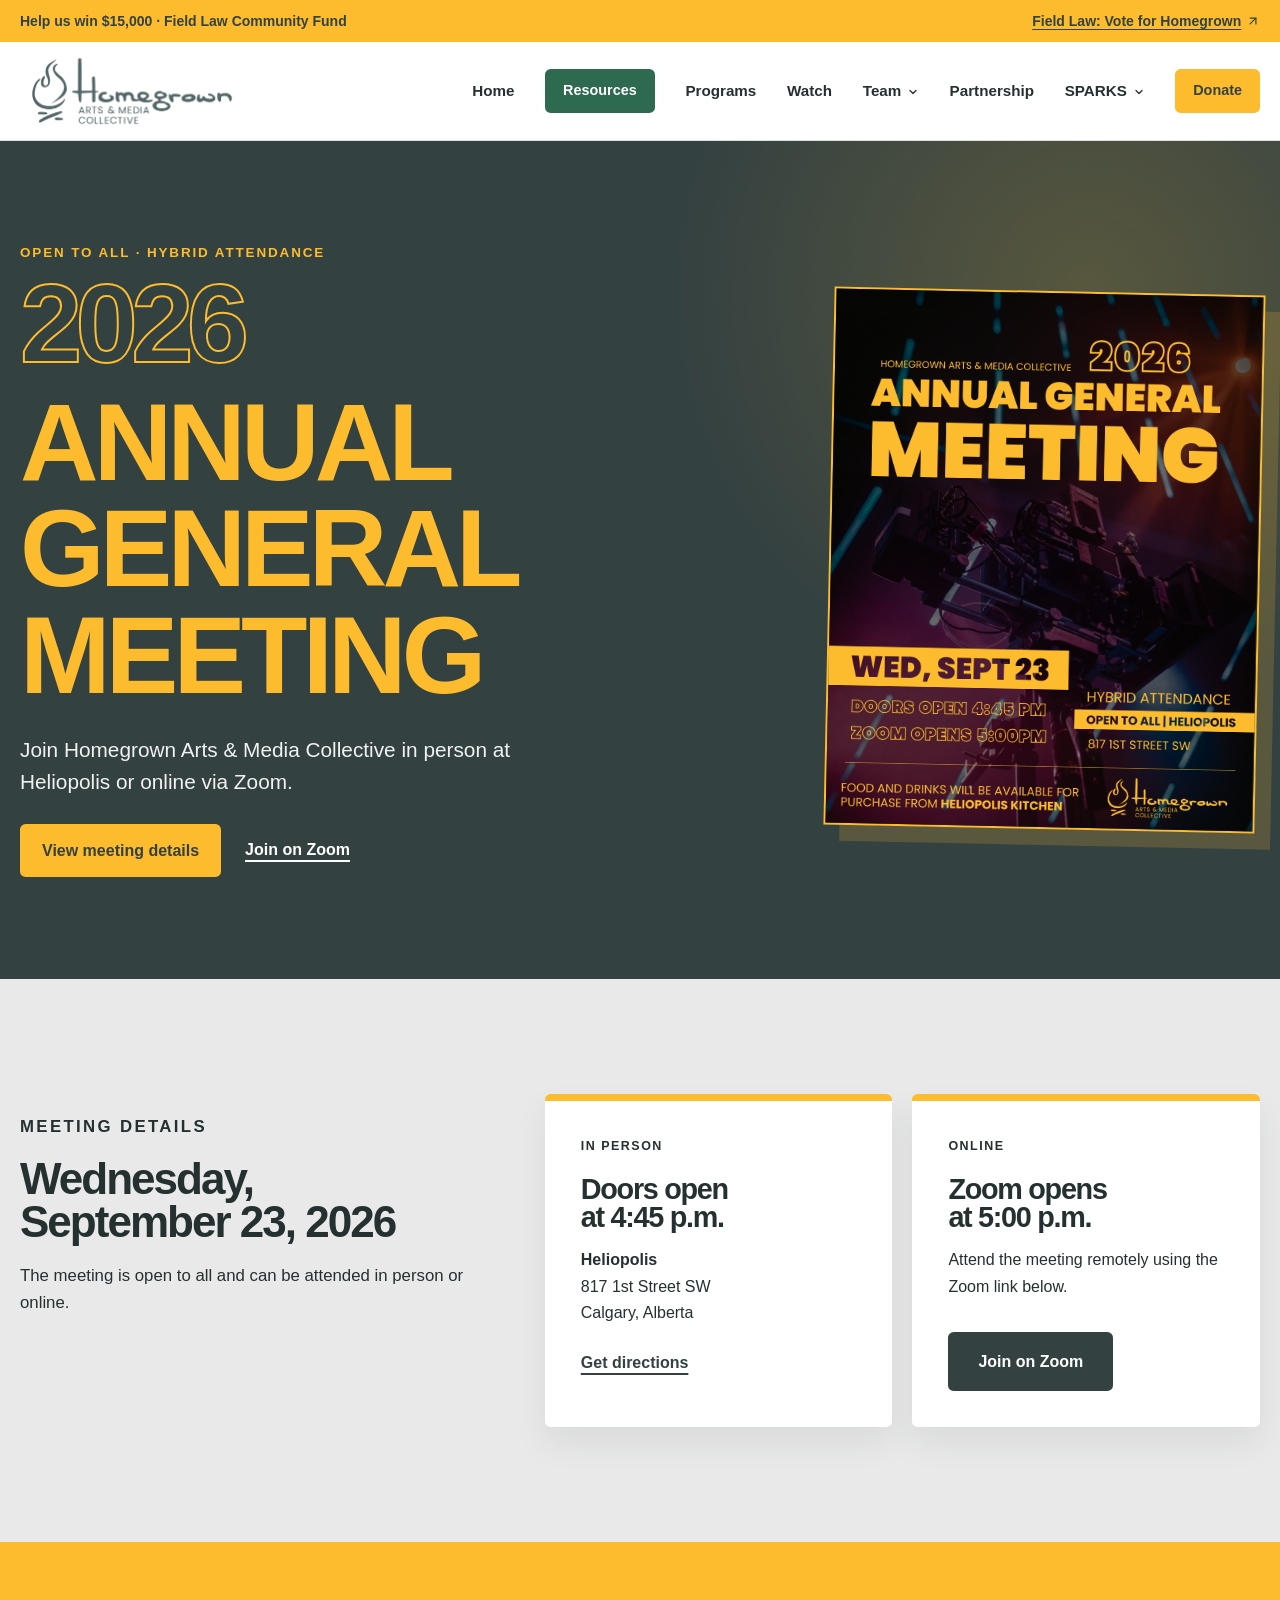
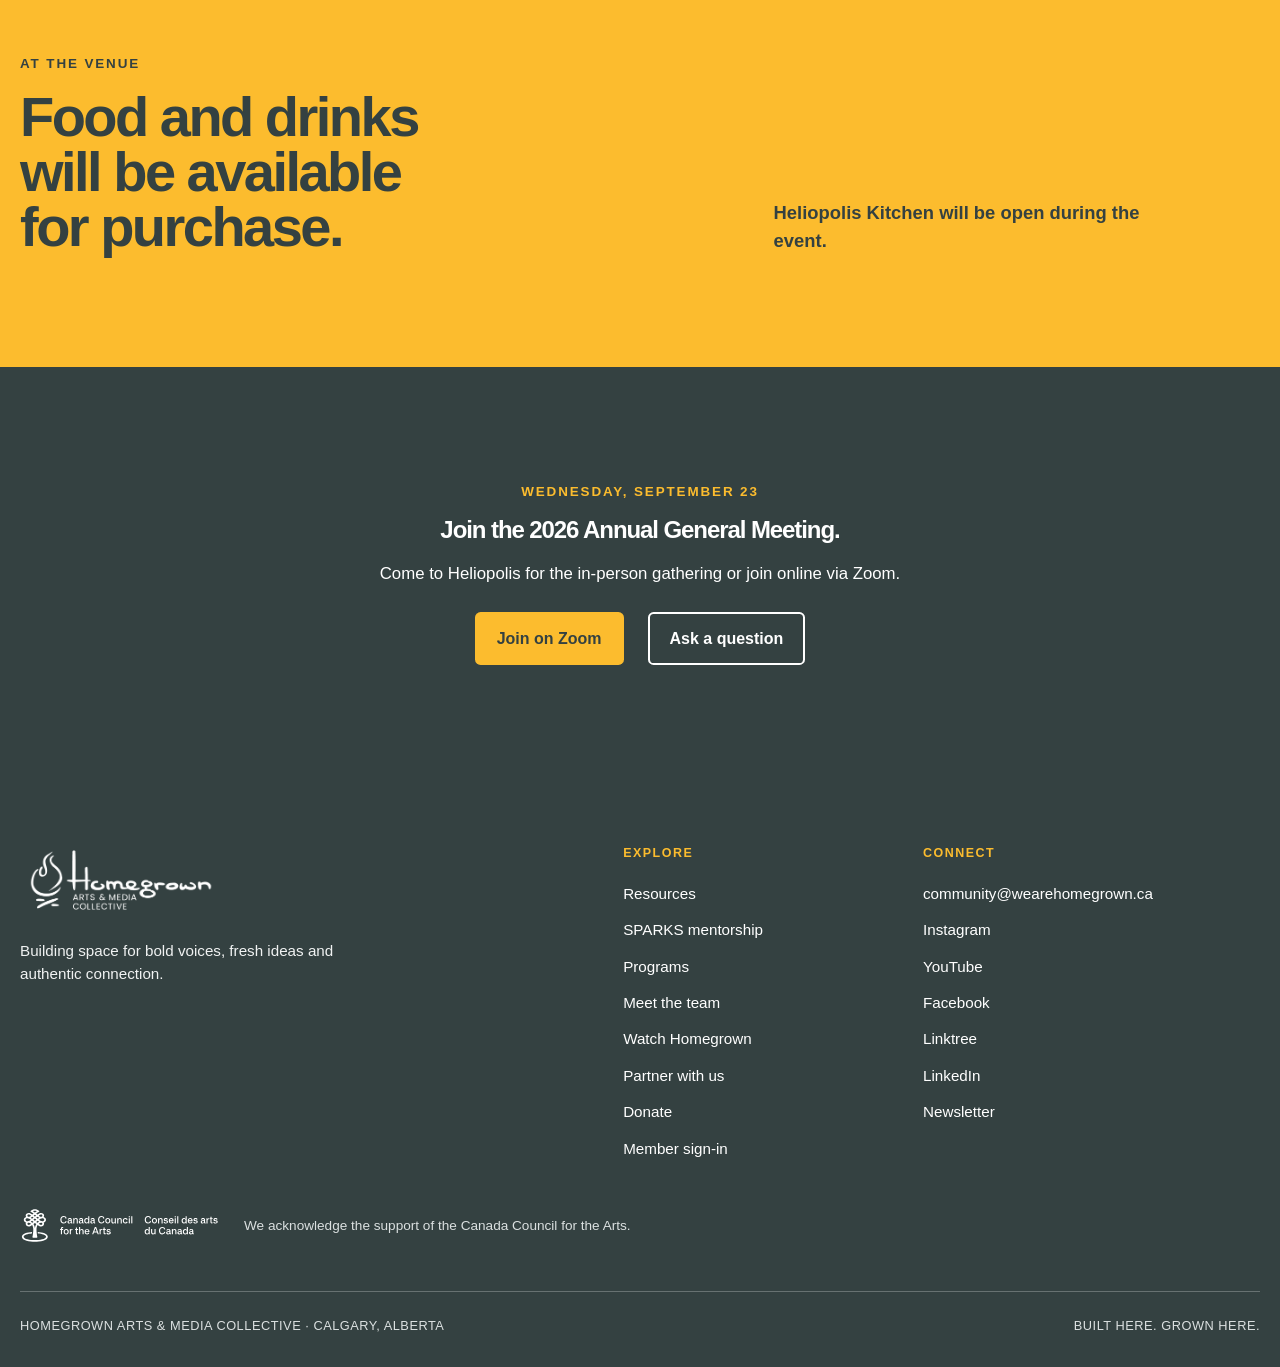
==== annual-general-meeting.html @ f8c6c381 "Hide Mentee Portal links from navigation for now Co-Authored-By: Claude Opus 5.5 <noreply@anthropic." ====
<!doctype html>
<html lang="en">
<head>
<script async src="https://www.googletagmanager.com/gtm.js?id=GTM-N6X9VNVV"></script>
<script>
  window.dataLayer = window.dataLayer || [];
  function gtag(){dataLayer.push(arguments);}
  gtag('js', new Date());
</script>

<script async src="https://www.googletagmanager.com/gtag/js?id=G-BBWDG3H8ZP"></script>
<script>
  window.dataLayer = window.dataLayer || [];
  function gtag(){dataLayer.push(arguments);}
  gtag('js', new Date());

  gtag('config', 'G-BBWDG3H8ZP');
</script>
<script type="text/javascript">
    (function(c,l,a,r,i,t,y){
        c[a]=c[a]||function(){(c[a].q=c[a].q||[]).push(arguments)};
        t=l.createElement(r);t.async=1;t.src="https://www.clarity.ms/tag/"+i;
        y=l.getElementsByTagName(r)[0];y.parentNode.insertBefore(t,y);
    })(window, document, "clarity", "script", "yo0bvsucyb");
</script>
<meta charset="utf-8">
<meta name="viewport" content="width=device-width, initial-scale=1">
<title>2026 Annual General Meeting | Homegrown Arts &amp; Media Collective</title>
<meta name="description" content="Join Homegrown Arts & Media Collective for the 2026 Annual General Meeting on Wednesday, September 23 at Heliopolis or online via Zoom.">
<meta name="theme-color" content="#344141">
<link rel="icon" href="assets/favicon.jpg">
<link rel="shortcut icon" href="assets/favicon.jpg">
<link rel="stylesheet" href="css/styles.css?v=20260922-2">
<!-- Meta Pixel Code -->
<script>
!function(f,b,e,v,n,t,s)
{if(f.fbq)return;n=f.fbq=function(){n.callMethod?
n.callMethod.apply(n,arguments):n.queue.push(arguments)};
if(!f._fbq)f._fbq=n;n.push=n;n.loaded=!0;n.version='2.0';
n.queue=[];t=b.createElement(e);t.async=!0;
t.src=v;s=b.getElementsByTagName(e)[0];
s.parentNode.insertBefore(t,s)}(window, document,'script',
'https://connect.facebook.net/en_US/fbevents.js');
fbq('init', '2137911013458736');
fbq('track', 'PageView');
</script>
<noscript><img height="1" width="1" style="display:none"
src="https://www.facebook.com/tr?id=2137911013458736&ev=PageView&noscript=1"
/></noscript>
<!-- End Meta Pixel Code -->
</head>
<body>
<a class="skip-link" href="#main-content">Skip to main content</a>

<div class="funding-strip">
  <div class="shell funding-strip-inner">
    <span>Help us win $15,000 · Field Law Community Fund</span>
    <a href="https://www.fieldlaw.com/idea/emotional-wellbeing-tools-for-calgary-creative-community" target="_blank" rel="noreferrer">Field Law: Vote for Homegrown
      <svg xmlns="http://www.w3.org/2000/svg" width="14" height="14" viewBox="0 0 24 24" fill="none" stroke="currentColor" stroke-width="2" stroke-linecap="round" stroke-linejoin="round" aria-hidden="true"><path d="M7 7h10v10"></path><path d="M7 17 17 7"></path></svg>
    </a>
  </div>
</div>

<header class="site-header">
  <div class="shell header-inner">
    <a href="./" class="brand" aria-label="Homegrown Arts and Media Collective home">
      <img src="assets/homegrown-logo.png" alt="Homegrown Arts and Media Collective" width="450" height="160">
    </a>
    <nav class="desktop-nav" aria-label="Main navigation">
      <a href="./">Home</a>
      <a href="resources" class="button button-green button-small">Resources</a>
      <a href="./#programs">Programs</a>
      <a href="./#watch">Watch</a>
      <div class="nav-dropdown">
        <button type="button" class="nav-dropdown-toggle" aria-expanded="false" aria-haspopup="true">Team <svg xmlns="http://www.w3.org/2000/svg" width="12" height="12" viewBox="0 0 24 24" fill="none" stroke="currentColor" stroke-width="2.5" stroke-linecap="round" stroke-linejoin="round" aria-hidden="true"><path d="m6 9 6 6 6-6"></path></svg></button>
        <div class="nav-dropdown-menu">
          <a href="./#team">Staff</a>
        </div>
      </div>
      <a href="sponsor">Partnership</a>
      <div class="nav-dropdown">
        <button type="button" class="nav-dropdown-toggle" aria-expanded="false" aria-haspopup="true">SPARKS <svg xmlns="http://www.w3.org/2000/svg" width="12" height="12" viewBox="0 0 24 24" fill="none" stroke="currentColor" stroke-width="2.5" stroke-linecap="round" stroke-linejoin="round" aria-hidden="true"><path d="m6 9 6 6 6-6"></path></svg></button>
        <div class="nav-dropdown-menu">
          <a href="sparks">Information</a>
          <a href="sparks-quiz">Storyteller Quiz</a>
          <a href="sparks-application-mentee" target="_blank" rel="noreferrer">Apply as a Mentee</a>
          <a href="sparks-application-mentor" target="_blank" rel="noreferrer">Become a Mentor</a>
          <!-- <a href="login">Mentee Portal</a> -->
        </div>
      </div>
      <a href="./#donate" class="button button-gold button-small">Donate</a>
    </nav>
    <details class="mobile-nav">
      <summary aria-label="Open navigation">
        <svg xmlns="http://www.w3.org/2000/svg" width="24" height="24" viewBox="0 0 24 24" fill="none" stroke="currentColor" stroke-width="2" stroke-linecap="round" stroke-linejoin="round" aria-hidden="true"><path d="M4 5h16"></path><path d="M4 12h16"></path><path d="M4 19h16"></path></svg>
      </summary>
      <nav aria-label="Mobile navigation">
        <a href="./">Home</a>
        <a href="resources">Resources</a>
        <a href="./#programs">Programs</a>
        <a href="./#watch">Watch</a>
        <a href="./#team">Team &middot; Staff</a>
        <a href="sponsor">Partnership</a>
        <a href="sparks">SPARKS &middot; Information</a>
        <a href="sparks-quiz">SPARKS &middot; Storyteller Quiz</a>
        <a href="sparks-application-mentee" target="_blank" rel="noreferrer">SPARKS &middot; Apply as a Mentee</a>
        <a href="sparks-application-mentor" target="_blank" rel="noreferrer">SPARKS &middot; Become a Mentor</a>
        <!-- <a href="login">SPARKS &middot; Mentee Portal</a> -->
        <a href="login">Member sign-in</a>
      </nav>
    </details>
  </div>
</header>

<main id="main-content">

  <section class="agm-hero">
    <div class="shell agm-hero-grid">
      <div class="agm-hero-copy">
        <p class="eyebrow gold">Open to all &middot; Hybrid attendance</p>
        <p class="agm-year">2026</p>
        <h1>Annual General Meeting</h1>
        <p class="agm-intro">Join Homegrown Arts &amp; Media Collective in person at Heliopolis or online via Zoom.</p>
        <div class="button-row">
          <a class="button button-gold" href="#event-details">View meeting details</a>
          <a class="text-link light" href="https://us06web.zoom.us/j/89506909263?pwd=FePLEaTKYCpTC1eEh3RDPGkQXzcgIV.1&amp;jst=2#success" target="_blank" rel="noreferrer">Join on Zoom</a>
        </div>
      </div>
      <figure class="agm-poster-wrap">
        <img src="assets/2026-homegrown-agm.png" alt="2026 Homegrown Arts and Media Collective Annual General Meeting poster with the event date, times and Heliopolis location." width="1080" height="1350" loading="eager">
      </figure>
    </div>
  </section>

  <section class="section agm-details" id="event-details">
    <div class="shell agm-details-grid">
      <div class="section-heading wide">
        <p class="eyebrow">Meeting details</p>
        <h2>Wednesday, September 23, 2026</h2>
        <p>The meeting is open to all and can be attended in person or online.</p>
      </div>
      <div class="agm-detail-cards">
        <article class="agm-detail-card">
          <p class="card-label">In person</p>
          <h3>Doors open at 4:45 p.m.</h3>
          <p><strong>Heliopolis</strong><br>817 1st Street SW<br>Calgary, Alberta</p>
          <a class="text-link" href="https://www.google.com/maps/search/?api=1&amp;query=Heliopolis%2C%20817%201st%20Street%20SW%2C%20Calgary%2C%20Alberta" target="_blank" rel="noreferrer">Get directions</a>
        </article>
        <article class="agm-detail-card">
          <p class="card-label">Online</p>
          <h3>Zoom opens at 5:00 p.m.</h3>
          <p>Attend the meeting remotely using the Zoom link below.</p>
          <a class="button button-charcoal" href="https://us06web.zoom.us/j/89506909263?pwd=FePLEaTKYCpTC1eEh3RDPGkQXzcgIV.1&amp;jst=2#success" target="_blank" rel="noreferrer">Join on Zoom</a>
        </article>
      </div>
    </div>
  </section>

  <section class="agm-hospitality section-gold">
    <div class="shell agm-hospitality-grid">
      <div>
        <p class="eyebrow">At the venue</p>
        <h2>Food and drinks will be available for purchase.</h2>
      </div>
      <p>Heliopolis Kitchen will be open during the event.</p>
    </div>
  </section>

  <section class="section final-cta section-dark">
    <div class="shell final-cta-inner">
      <p class="eyebrow gold">Wednesday, September 23</p>
      <h2>Join the 2026 Annual General Meeting.</h2>
      <p>Come to Heliopolis for the in-person gathering or join online via Zoom.</p>
      <div class="button-row centered">
        <a class="button button-gold" href="https://us06web.zoom.us/j/89506909263?pwd=FePLEaTKYCpTC1eEh3RDPGkQXzcgIV.1&amp;jst=2#success" target="_blank" rel="noreferrer">Join on Zoom</a>
        <a class="button button-outline" href="mailto:community@wearehomegrown.ca?subject=2026%20AGM%20question">Ask a question</a>
      </div>
    </div>
  </section>

</main>

<footer class="site-footer">
  <div class="shell footer-grid">
    <div class="footer-brand">
      <a href="./" aria-label="Homegrown Arts and Media Collective home">
        <img class="footer-logo" src="assets/homegrown-logo-white.png" alt="Homegrown Arts and Media Collective" width="450" height="160">
      </a>
      <p>Building space for bold voices, fresh ideas and authentic connection.</p>
    </div>
    <div>
      <p class="footer-heading">Explore</p>
      <nav class="footer-links" aria-label="Explore Homegrown">
        <a href="resources">Resources</a>
        <a href="sparks">SPARKS mentorship</a>
        <a href="./#programs">Programs</a>
        <a href="./#team">Meet the team</a>
        <a href="./#watch">Watch Homegrown</a>
        <a href="sponsor">Partner with us</a>
        <a href="./#donate">Donate</a>
        <a href="login">Member sign-in</a>
      </nav>
    </div>
    <div>
      <p class="footer-heading">Connect</p>
      <nav class="footer-links" aria-label="Connect with Homegrown">
        <a href="mailto:community@wearehomegrown.ca">community@wearehomegrown.ca</a>
        <a href="https://www.instagram.com/weare.homegrown/" target="_blank" rel="noreferrer">Instagram</a>
        <a href="https://www.youtube.com/@we.are.homegrown" target="_blank" rel="noreferrer">YouTube</a>
        <a href="https://www.facebook.com/HomegrownAMC/" target="_blank" rel="noreferrer">Facebook</a>
        <a href="https://linktr.ee/HomegrownAMC" target="_blank" rel="noreferrer">Linktree</a>
        <a href="https://www.linkedin.com/company/we-are-homegrown/" target="_blank" rel="noreferrer">LinkedIn</a>
        <a href="https://wearehomegrown.kit.com/a77880c4d2" target="_blank" rel="noreferrer">Newsletter</a>
      </nav>
    </div>
  </div>
  <div class="shell footer-acknowledgement">
    <a href="https://canadacouncil.ca/" target="_blank" rel="noreferrer" aria-label="Canada Council for the Arts website">
      <img src="assets/canada-council-logo-white.svg" alt="Canada Council for the Arts" width="200" height="35">
    </a>
    <p>We acknowledge the support of the Canada Council for the Arts.</p>
  </div>

  <div class="shell footer-bottom">
    <span>Homegrown Arts &amp; Media Collective &middot; Calgary, Alberta</span>
    <span>Built here. Grown here.</span>
  </div>
</footer>

<script src="js/main.js" defer></script>
</body>
</html>
---- css/styles.css ----
/* ==========================================================================
   Homegrown Arts & Media Collective — Design Tokens & Base Styles
   Colour values, spacing scale and component patterns are carried over
   from the live production site (see README "Design tokens" section).
   ========================================================================== */

:root {
  /* Colour tokens */
  --color-charcoal-deep: #344141; /* primary dark background / heading text */
  --color-charcoal: #5c6c6c;      /* secondary dark tone (program card, tone-2) */
  --color-gold: #fcbc2e;          /* brand accent */
  --color-green: #2d6a4f;         /* TODO: confirm exact brand green — Resources nav button */
  --color-paper: #ffffff;         /* light background */
  --color-ink: #253030;           /* body copy on light backgrounds */
  --color-soft: #e9e9e9;          /* soft neutral section background */
  --color-dusty-teal: #acb4b4;    /* muted accent background */
  --color-hero-lede: #f0f2f2;     /* hero paragraph on dark background */
  --color-footer-muted: #dbe0e0;  /* footer meta text */

  /* Typography */
  --font-sans: "Avenir Next", "Century Gothic", Arial, sans-serif;
  --weight-heading: 900;
  --weight-bold: 800;

  /* Layout */
  --shell-max: 78rem;
  --shell-gutter: 1.25rem;
  --radius: 0.35rem;

  /* Motion */
  --transition-fast: 0.16s ease;
}

/* ---- Reset ---- */
*,
*::before,
*::after {
  box-sizing: border-box;
}

html {
  scroll-behavior: smooth;
}

@media (prefers-reduced-motion: reduce) {
  html {
    scroll-behavior: auto;
  }
  * {
    animation-duration: 0.01ms !important;
    animation-iteration-count: 1 !important;
    transition-duration: 0.01ms !important;
    scroll-behavior: auto !important;
  }
}

body {
  margin: 0;
  background: var(--color-paper);
  color: var(--color-ink);
  font-family: var(--font-sans);
  line-height: 1.5;
  -webkit-font-smoothing: antialiased;
  overflow-x: hidden;
}

img {
  max-width: 100%;
  display: block;
}

a {
  color: inherit;
}

h1, h2, h3, h4 {
  margin: 0;
  font-weight: var(--weight-heading);
  line-height: 0.98;
  letter-spacing: -0.045em;
  text-wrap: balance;
}

p {
  margin: 0;
}

ul, ol {
  margin: 0;
  padding: 0;
  list-style: none;
}

button {
  font: inherit;
}

/* ---- Focus states (keyboard accessibility) ---- */
a:focus-visible,
button:focus-visible,
summary:focus-visible,
input:focus-visible,
textarea:focus-visible {
  outline: 3px solid var(--color-gold);
  outline-offset: 4px;
  border-radius: var(--radius);
}

/* ---- Skip link ---- */
.skip-link {
  position: fixed;
  top: 0.75rem;
  left: 0.75rem;
  z-index: 1000;
  background: var(--color-gold);
  color: var(--color-charcoal-deep);
  border-radius: var(--radius);
  padding: 0.7rem 1rem;
  font-weight: var(--weight-bold);
  text-decoration: none;
  transform: translateY(-200%);
  transition: transform var(--transition-fast);
}

.skip-link:focus {
  transform: translateY(0);
}

/* ---- Layout shell ---- */
.shell {
  width: min(calc(100% - 2.5rem), var(--shell-max));
  margin-inline: auto;
}

.section {
  padding: clamp(4rem, 9vw, 8.5rem) 0;
}

.section-dark {
  background: var(--color-charcoal-deep);
  color: var(--color-paper);
}

.section-light {
  background: var(--color-paper);
}

.section-soft {
  background: var(--color-soft);
}

.section-gold {
  background: var(--color-gold);
  color: var(--color-charcoal-deep);
}

.eyebrow {
  display: block;
  letter-spacing: 0.14em;
  text-transform: uppercase;
  margin: 0 0 1rem;
  font-size: 0.84rem;
  font-weight: var(--weight-heading);
}

.eyebrow.gold {
  color: var(--color-gold);
}

.section-dark .eyebrow:not(.gold) {
  color: var(--color-hero-lede);
}

.section-heading {
  max-width: 46rem;
}

.section-heading.narrow {
  max-width: 34rem;
}

.section-heading.wide {
  max-width: 52rem;
}

.section-heading h2 {
  font-size: clamp(2rem, 4vw, 2.75rem);
}

.section-heading p {
  margin-top: 1.25rem;
  font-size: 1.05rem;
  line-height: 1.6;
  max-width: 40rem;
}

/* ---- Buttons & text links ---- */
.button {
  display: inline-flex;
  align-items: center;
  justify-content: center;
  gap: 0.55rem;
  min-height: 3.3rem;
  padding: 0.85rem 1.25rem;
  border-radius: var(--radius);
  border: 2px solid transparent;
  font-weight: 850;
  line-height: 1.2;
  text-decoration: none;
  transition: transform var(--transition-fast), box-shadow var(--transition-fast);
  cursor: pointer;
}

.button:hover {
  transform: translateY(-2px);
}

.button svg {
  flex-shrink: 0;
}

.button-gold {
  background: var(--color-gold);
  color: var(--color-charcoal-deep);
}

.button-charcoal {
  background: var(--color-charcoal-deep);
  color: var(--color-paper);
}

.button-green {
  background: var(--color-green);
  color: var(--color-paper);
}

.button-outline {
  background: transparent;
  border-color: currentColor;
  color: inherit;
}

.button-small {
  min-height: 2.75rem;
  padding: 0.65rem 1rem;
  font-size: 0.9rem;
}

.button-row {
  display: flex;
  flex-wrap: wrap;
  align-items: center;
  gap: 1.5rem;
  margin-top: 1.6rem;
}

.button-row.centered {
  justify-content: center;
}

.text-link {
  display: inline-flex;
  align-items: center;
  gap: 0.4rem;
  color: var(--color-charcoal-deep);
  font-weight: 850;
  text-decoration: underline;
  text-decoration-thickness: 0.14rem;
  text-underline-offset: 0.3rem;
  margin-top: 1.5rem;
}

.text-link.light {
  color: var(--color-paper);
}

.card-label {
  display: block;
  letter-spacing: 0.12em;
  text-transform: uppercase;
  font-size: 0.78rem;
  font-weight: var(--weight-heading);
  margin-bottom: auto;
}

/* ==========================================================================
   Header
   ========================================================================== */

.funding-strip {
  background: var(--color-gold);
  color: var(--color-charcoal-deep);
  font-size: 0.875rem;
  font-weight: 750;
}

.funding-strip-inner {
  display: flex;
  justify-content: space-between;
  align-items: center;
  gap: 1rem;
  min-height: 2.65rem;
  flex-wrap: wrap;
  padding-block: 0.35rem;
}

.funding-strip-inner a {
  display: inline-flex;
  align-items: center;
  gap: 0.3rem;
  text-decoration: underline;
  text-underline-offset: 0.2rem;
  white-space: nowrap;
}

.site-header {
  background: var(--color-paper);
  border-bottom: 1px solid rgba(52, 65, 65, 0.16);
  position: sticky;
  top: 0;
  z-index: 50;
}

.header-inner {
  display: flex;
  align-items: center;
  justify-content: space-between;
  gap: 1rem;
  min-height: 4.6rem;
}

.brand {
  display: block;
  width: 11rem;
  height: auto;
  padding-block: 0.55rem;
  overflow: hidden;
}

.brand img {
  width: 100%;
  height: auto;
}

.desktop-nav {
  display: none;
  align-items: center;
  gap: clamp(1rem, 2.4vw, 2rem);
}

.desktop-nav a:not(.button) {
  text-decoration: none;
  font-weight: 750;
  font-size: 0.95rem;
}

.desktop-nav a:not(.button):hover {
  text-decoration: underline;
  text-underline-offset: 0.3rem;
}

.nav-dropdown {
  position: relative;
}

.nav-dropdown-toggle {
  display: inline-flex;
  align-items: center;
  gap: 0.35rem;
  background: none;
  border: none;
  padding: 0;
  cursor: pointer;
  text-decoration: none;
  font-weight: 750;
  font-size: 0.95rem;
  color: inherit;
}

.nav-dropdown-toggle svg {
  transition: transform var(--transition-fast);
}

.nav-dropdown.open .nav-dropdown-toggle svg {
  transform: rotate(180deg);
}

.nav-dropdown-menu {
  position: absolute;
  top: calc(100% + 0.7rem);
  left: 50%;
  transform: translateX(-50%);
  min-width: 13rem;
  background: var(--color-paper);
  border: 2px solid var(--color-charcoal-deep);
  box-shadow: 0.4rem 0.4rem 0 var(--color-gold);
  border-radius: var(--radius);
  padding: 0.5rem;
  display: none;
  flex-direction: column;
  z-index: 60;
}

.nav-dropdown.open .nav-dropdown-menu {
  display: flex;
}

.nav-dropdown-menu a {
  padding: 0.6rem 0.75rem;
  font-weight: 750;
  font-size: 0.92rem;
  text-decoration: none;
  border-radius: var(--radius);
}

.nav-dropdown-menu a:hover {
  background: var(--color-soft);
}

/* Mobile nav: a <details> toggle whose panel drops down full-width under the
   sticky header (the header is the containing block), centred and capped so
   it never reads as a narrow side popover. Link groups are nested <details>
   accordions, so the whole menu works without JavaScript. */
.mobile-nav {
  position: static;
}

.mobile-nav summary {
  list-style: none;
  cursor: pointer;
}

.mobile-nav summary::-webkit-details-marker,
.mobile-nav summary::marker {
  display: none;
  content: "";
}

.mobile-nav > summary {
  display: flex;
  align-items: center;
  justify-content: center;
  width: 2.75rem;
  height: 2.75rem;
  border: 2px solid var(--color-charcoal-deep);
  border-radius: var(--radius);
}

.mobile-nav .icon-close,
.mobile-nav[open] .icon-open {
  display: none;
}

.mobile-nav[open] .icon-close {
  display: block;
}

.mobile-nav-panel {
  position: absolute;
  top: calc(100% + 0.5rem);
  left: 0;
  right: 0;
  width: min(calc(100% - 2.5rem), 30rem);
  margin-inline: auto;
  max-height: calc(100vh - 7rem);
  max-height: calc(100dvh - 7rem);
  overflow-y: auto;
  overscroll-behavior: contain;
  background: var(--color-paper);
  border: 2px solid var(--color-charcoal-deep);
  border-radius: var(--radius);
  box-shadow: 0.4rem 0.4rem 0 var(--color-gold);
  padding: 0.5rem 1rem 1rem;
  display: flex;
  flex-direction: column;
}

.mobile-nav-link,
.mobile-nav-group > summary {
  display: flex;
  align-items: center;
  justify-content: space-between;
  min-height: 3.25rem;
  padding: 0.25rem 0.25rem;
  font-weight: 800;
  font-size: 1.05rem;
  text-decoration: none;
  border-bottom: 1px solid rgba(52, 65, 65, 0.14);
}

.mobile-nav-group > summary svg {
  flex-shrink: 0;
  transition: transform var(--transition-fast);
}

.mobile-nav-group[open] > summary svg {
  transform: rotate(180deg);
}

.mobile-nav-sub {
  display: flex;
  flex-direction: column;
  padding: 0.35rem 0 0.6rem;
  border-bottom: 1px solid rgba(52, 65, 65, 0.14);
}

.mobile-nav-sub a {
  display: flex;
  align-items: center;
  min-height: 2.75rem;
  padding: 0.25rem 0.75rem;
  margin-left: 0.25rem;
  border-left: 3px solid var(--color-soft);
  font-weight: 700;
  text-decoration: none;
}

.mobile-nav-link:hover,
.mobile-nav-group > summary:hover,
.mobile-nav-sub a:hover {
  text-decoration: underline;
  text-underline-offset: 0.3rem;
}

.mobile-nav-panel a[aria-current="page"] {
  border-left-color: var(--color-gold);
  text-decoration: underline;
  text-decoration-color: var(--color-gold);
  text-decoration-thickness: 0.15rem;
  text-underline-offset: 0.3rem;
}

.mobile-nav-actions {
  display: grid;
  grid-template-columns: 1fr 1fr;
  gap: 0.75rem;
  margin-top: 1rem;
}

/* Extra .mobile-nav in the selector so the SPARKS theme's .sparks .button
   sizing can't make these labels wrap. */
.mobile-nav .mobile-nav-actions .button {
  min-height: 3rem;
  padding-inline: 0.5rem;
  font-size: 0.95rem;
  white-space: nowrap;
}

.mobile-nav-actions .button:hover {
  transform: none;
}

@media (min-width: 981px) {
  .desktop-nav {
    display: flex;
  }
  .mobile-nav {
    display: none;
  }
  .brand {
    width: 14rem;
    height: auto;
  }
}

/* ==========================================================================
   Hero
   ========================================================================== */

.hero {
  position: relative;
  isolation: isolate;
  display: flex;
  align-items: center;
  min-height: clamp(30rem, 72vh, 44rem);
  padding: clamp(3.5rem, 8vw, 7rem) 0;
  overflow: hidden;
}

.hero-bg {
  position: absolute;
  inset: 0;
  width: 100%;
  height: 100%;
  object-fit: cover;
  object-position: center 60%;
  z-index: -2;
}

.hero::after {
  content: "";
  position: absolute;
  inset: 0;
  z-index: -1;
  background:
    linear-gradient(90deg, rgba(26, 23, 20, 0.92) 0%, rgba(26, 23, 20, 0.78) 38%, rgba(26, 23, 20, 0.32) 72%, rgba(26, 23, 20, 0.24) 100%),
    linear-gradient(180deg, rgba(26, 23, 20, 0.25) 0%, rgba(26, 23, 20, 0) 30%, rgba(26, 23, 20, 0.15) 100%);
}

.hero-grid {
  display: block;
}

/* Mobile: bias the crop toward the open sky (avoids slicing the right-edge
   crew member) and strengthen the scrim so body copy stays legible over
   the busier centre of the photo. */
@media (max-width: 760px) {
  .hero-bg {
    object-position: 40% 60%;
  }
  .hero::after {
    background:
      linear-gradient(180deg, rgba(26, 23, 20, 0.45) 0%, rgba(26, 23, 20, 0.28) 38%, rgba(26, 23, 20, 0.45) 100%),
      linear-gradient(90deg, rgba(26, 23, 20, 0.92) 0%, rgba(26, 23, 20, 0.78) 50%, rgba(26, 23, 20, 0.58) 100%);
  }
}

.hero-copy h1 {
  font-size: clamp(2.4rem, 7vw, 4.2rem);
  max-width: 14ch;
}

.hero-lede {
  color: var(--color-hero-lede);
  max-width: 37rem;
  margin: 1.75rem 0 0;
  font-size: clamp(1.1rem, 2vw, 1.42rem);
  line-height: 1.5;
}

/* ==========================================================================
   Proof ribbon (stats strip)
   ========================================================================== */

.proof-ribbon {
  background: var(--color-dusty-teal);
  color: var(--color-charcoal-deep);
  border-bottom: 1px solid rgba(52, 65, 65, 0.25);
}

.proof-ribbon-grid {
  display: grid;
  grid-template-columns: repeat(2, auto);
  gap: 1.5rem 2.5rem;
  align-items: center;
  padding-block: 2rem;
}

.proof-ribbon-grid p {
  display: flex;
  flex-direction: column;
  gap: 0.25rem;
}

.proof-ribbon-grid strong {
  font-size: 2.25rem;
  font-weight: 900;
  line-height: 1;
}

.proof-ribbon-grid span {
  font-size: 0.8rem;
  text-transform: uppercase;
  letter-spacing: 0.08em;
  font-weight: 700;
}

@media (min-width: 761px) {
  .proof-ribbon-grid {
    grid-template-columns: repeat(4, auto);
    justify-content: space-between;
  }
}

/* ==========================================================================
   Pathway (Learn / Build / Publish / Connect / Earn)
   ========================================================================== */

.pathway-grid {
  display: grid;
  grid-template-columns: repeat(3, 1fr);
  gap: 1.25rem;
  margin-top: 3rem;
}

@media (max-width: 860px) {
  .pathway-grid {
    grid-template-columns: repeat(2, 1fr);
  }
}

@media (max-width: 560px) {
  .pathway-grid {
    grid-template-columns: 1fr;
  }
}

.pathway-card {
  display: flex;
  flex-direction: column;
  justify-content: flex-end;
  min-height: 18rem;
  background: var(--color-charcoal-deep);
  color: var(--color-paper);
  border-radius: var(--radius);
  padding: 1.5rem;
  gap: 0.75rem;
}

.pathway-number {
  color: var(--color-gold);
  font-size: 1.1rem;
  font-weight: 900;
  margin-bottom: auto;
}

.pathway-card h3 {
  font-size: 1.4rem;
}

.pathway-card p {
  font-size: 0.92rem;
  color: var(--color-hero-lede);
}

/* ==========================================================================
   Market / stats section
   ========================================================================== */

.market-grid {
  display: grid;
  gap: 2.5rem;
}

.market-stats {
  display: grid;
  grid-template-columns: repeat(auto-fit, minmax(9rem, 1fr));
  gap: 1.5rem;
}

.market-stats article {
  padding: 1.5rem;
  background: var(--color-soft);
  border-radius: var(--radius);
}

.market-stats strong {
  display: block;
  font-size: 2rem;
  font-weight: 900;
  color: var(--color-charcoal-deep);
}

.market-stats span {
  display: block;
  margin-top: 0.5rem;
  font-size: 0.85rem;
}

@media (min-width: 900px) {
  .market-grid {
    grid-template-columns: 1.1fr 1fr;
    align-items: center;
  }
}

/* ==========================================================================
   Program cards
   ========================================================================== */

.program-grid {
  display: grid;
  grid-template-columns: repeat(auto-fit, minmax(16rem, 1fr));
  gap: 1.5rem;
  margin-top: 3rem;
}

.program-card {
  display: flex;
  flex-direction: column;
  justify-content: flex-end;
  min-height: 22rem;
  border-radius: var(--radius);
  padding: 2rem;
  gap: 1rem;
}

.program-card h3 {
  font-size: 1.8rem;
}

.program-card p:not(.card-label) {
  font-size: 0.95rem;
}

.program-card.tone-1 {
  background: var(--color-charcoal-deep);
  color: var(--color-paper);
}

.program-card.tone-2 {
  background: var(--color-charcoal);
  color: var(--color-paper);
}

.program-card.tone-3 {
  background: var(--color-gold);
  color: var(--color-charcoal-deep);
}

.program-card .card-label {
  color: var(--color-gold);
}

.program-card.tone-3 .card-label {
  color: var(--color-charcoal-deep);
}

.program-link {
  display: inline-flex;
  align-items: center;
  gap: 0.4rem;
  font-weight: 850;
  text-decoration: underline;
  text-underline-offset: 0.3rem;
  width: fit-content;
}

/* ==========================================================================
   Team
   ========================================================================== */

.team-heading p {
  margin-top: 1.25rem;
  max-width: 42rem;
  font-size: 1.05rem;
}

.team-grid {
  display: grid;
  grid-template-columns: repeat(auto-fit, minmax(15rem, 1fr));
  gap: 1.5rem;
  margin-top: 3rem;
}

.team-card {
  background: var(--color-soft);
  border-bottom: 0.5rem solid var(--color-gold);
  border-radius: var(--radius) var(--radius) 0 0;
  overflow: hidden;
}

.team-photo-wrap {
  position: relative;
  aspect-ratio: 4 / 5;
  background: var(--color-dusty-teal);
  overflow: hidden;
}

.team-photo {
  width: 100%;
  height: 100%;
  object-fit: cover;
  filter: saturate(0.85) contrast(1.03);
}

.team-photo-wrap > span {
  position: absolute;
  bottom: 0;
  right: 0;
  min-width: 3.5rem;
  padding: 0.75rem;
  background: var(--color-gold);
  color: var(--color-charcoal-deep);
  text-align: center;
  font-size: 1.1rem;
  font-weight: 950;
}

.team-card-copy {
  padding: 1.25rem 1.5rem 1.5rem;
}

.team-card-copy h3 {
  font-size: 1.15rem;
}

.team-card-copy p {
  margin-top: 0.35rem;
  font-size: 0.85rem;
  text-transform: uppercase;
  letter-spacing: 0.06em;
  font-weight: 700;
  color: var(--color-charcoal);
}

/* ==========================================================================
   Short Film Showcase
   ========================================================================== */

.showcase-section {
  background: var(--color-charcoal-deep);
  color: var(--color-paper);
}

.showcase-layout {
  display: grid;
  gap: 3rem;
}

.showcase-ticket-row {
  display: flex;
  flex-wrap: wrap;
  align-items: center;
  gap: 1.25rem;
  margin-top: 1.75rem;
}

.showcase-ticket-row span {
  font-weight: 700;
  color: var(--color-hero-lede);
}

.showcase-nights {
  display: grid;
  gap: 1.5rem;
}

.showcase-night {
  display: flex;
  gap: 1.25rem;
  background: rgba(255, 255, 255, 0.05);
  border: 1px solid rgba(255, 255, 255, 0.14);
  border-radius: var(--radius);
  padding: 1.75rem;
}

.showcase-night-number {
  font-size: 1.3rem;
  font-weight: 900;
  color: var(--color-gold);
  flex-shrink: 0;
}

.showcase-night h3 {
  font-size: 1.3rem;
  margin-top: 0.5rem;
}

.showcase-night p {
  margin-top: 0.6rem;
  font-size: 0.92rem;
  color: var(--color-hero-lede);
}

.showcase-night ul {
  display: flex;
  flex-direction: column;
  gap: 0.5rem;
  margin-top: 1rem;
}

.showcase-night li {
  display: flex;
  align-items: center;
  gap: 0.5rem;
  font-size: 0.88rem;
}

.showcase-night svg {
  flex-shrink: 0;
  color: var(--color-gold);
}

.showcase-forward {
  margin-top: 3rem;
  padding-top: 2.5rem;
  border-top: 1px solid rgba(255, 255, 255, 0.16);
}

.showcase-forward p {
  max-width: 40rem;
}

@media (min-width: 900px) {
  .showcase-layout {
    grid-template-columns: 1fr 1fr;
  }
}

/* ==========================================================================
   Watch / video section
   ========================================================================== */

.youtube-heading {
  display: grid;
  gap: 2rem;
  align-items: end;
}

.youtube-heading > div:last-child p {
  font-size: 1rem;
  max-width: 34rem;
}

.video-grid {
  display: grid;
  grid-template-columns: repeat(auto-fit, minmax(16rem, 1fr));
  gap: 1.5rem;
  margin-top: 3rem;
}

.video-card-featured {
  grid-column: 1 / -1;
}

.video-frame {
  position: relative;
  aspect-ratio: 16 / 9;
  background: var(--color-soft);
  border-radius: var(--radius);
  overflow: hidden;
}

.video-frame iframe {
  width: 100%;
  height: 100%;
  border: 0;
  display: block;
}

.video-card-copy {
  padding-top: 1rem;
}

.video-card-copy h3 {
  font-size: 1.3rem;
  margin-top: 0.4rem;
}

.video-card-copy p {
  margin-top: 0.6rem;
  font-size: 0.92rem;
}

@media (min-width: 900px) {
  .youtube-heading {
    grid-template-columns: 1.1fr 1fr;
  }
  .video-card-featured .video-frame {
    aspect-ratio: 16 / 8;
  }
}

/* ==========================================================================
   SPARKS teaser (home)
   ========================================================================== */

.sparks-home-section {
  background: var(--color-paper);
  padding: clamp(3rem, 6vw, 5rem) 0;
  border-top: 1px solid rgba(52, 65, 65, 0.12);
  border-bottom: 1px solid rgba(52, 65, 65, 0.12);
}

.sparks-home-grid {
  display: grid;
  gap: 2rem;
}

.sparks-home-grid h2 {
  font-size: clamp(1.7rem, 3vw, 2.25rem);
}

.sparks-home-grid p {
  font-size: 1rem;
}

@media (min-width: 900px) {
  .sparks-home-grid {
    grid-template-columns: 1fr 1fr;
    align-items: center;
    gap: 3rem;
  }
}

/* ==========================================================================
   Donation
   ========================================================================== */

.donation-section {
  background: var(--color-soft);
}

.donation-grid {
  display: grid;
  gap: 2.5rem;
}

.donation-action {
  background: var(--color-paper);
  border-radius: var(--radius);
  padding: 2rem;
  display: flex;
  flex-direction: column;
  gap: 0.75rem;
}

.donation-action p:not(.card-label):not(.donation-disclosure) {
  font-size: 0.95rem;
}

.donation-action .button {
  margin-top: 0.5rem;
  width: fit-content;
}

.donation-disclosure {
  font-size: 0.78rem;
  color: var(--color-charcoal);
  margin-top: 0.5rem;
}

@media (min-width: 900px) {
  .donation-grid {
    grid-template-columns: 1.1fr 1fr;
    align-items: center;
  }
}

/* ==========================================================================
   Split callout (funders/partners) & final CTA
   ========================================================================== */

.split-callout {
  display: grid;
  gap: 2rem;
}

.split-callout p {
  font-size: 1rem;
  max-width: 32rem;
}

.split-callout .button {
  margin-top: 1.25rem;
}

@media (min-width: 900px) {
  .split-callout {
    grid-template-columns: 1fr 1fr;
    align-items: center;
  }
}

.final-cta {
  text-align: center;
}

.final-cta-inner {
  max-width: 40rem;
  margin-inline: auto;
}

.final-cta-inner p:not(.eyebrow) {
  margin-top: 1.25rem;
  font-size: 1.05rem;
}



/* ==========================================================================
   Newsletter signup
   ========================================================================== */

.newsletter-section {
  background: var(--color-charcoal-deep);
  color: var(--color-paper);
}

.newsletter-inner {
  display: grid;
  gap: 2rem;
  align-items: center;
}

.newsletter-copy h2 {
  font-size: clamp(1.75rem, 3.5vw, 2.5rem);
  margin-top: 0.5rem;
}

.newsletter-copy p {
  margin-top: 1rem;
  font-size: 1.05rem;
  line-height: 1.6;
  max-width: 40rem;
  color: var(--color-hero-lede);
}

.newsletter-action {
  display: flex;
  align-items: center;
}

@media (min-width: 800px) {
  .newsletter-inner {
    grid-template-columns: 1.4fr 1fr;
    justify-content: space-between;
  }
  .newsletter-action {
    justify-content: flex-end;
  }
}

/* ==========================================================================
   Footer
   ========================================================================== */

.site-footer {
  background: var(--color-charcoal-deep);
  color: var(--color-paper);
  padding: 4rem 0 2rem;
}

.footer-grid {
  display: grid;
  gap: 2.5rem;
}

.footer-brand p {
  margin-top: 1.5rem;
  max-width: 22rem;
  color: var(--color-hero-lede);
  font-size: 0.95rem;
}

.footer-logo {
  width: 14rem;
  height: 4.5rem;
  object-fit: contain;
  object-position: left center;
}

.footer-heading {
  font-size: 0.78rem;
  letter-spacing: 0.12em;
  text-transform: uppercase;
  font-weight: 900;
  color: var(--color-gold);
  margin-bottom: 1.25rem;
}

.footer-links {
  display: flex;
  flex-direction: column;
  gap: 0.85rem;
}

.footer-links a {
  text-decoration: none;
  font-size: 0.95rem;
}

.footer-links a:hover {
  text-decoration: underline;
  text-underline-offset: 0.25rem;
}

.footer-bottom {
  display: flex;
  flex-direction: column;
  align-items: flex-start;
  gap: 0.75rem;
  margin-top: 3rem;
  padding-top: 1.5rem;
  border-top: 1px solid rgba(255, 255, 255, 0.25);
  color: var(--color-footer-muted);
  letter-spacing: 0.04em;
  text-transform: uppercase;
  font-size: 0.8rem;
}

@media (min-width: 761px) {
  .footer-grid {
    grid-template-columns: 1.6fr 0.7fr 1fr;
    gap: 4rem;
  }
  .footer-bottom {
    flex-direction: row;
    justify-content: space-between;
    align-items: center;
  }
}

/* ==========================================================================
   Simple inner pages (SPARKS / Resources / Sponsor / Forum / Login)
   ========================================================================== */

.page-hero {
  background: var(--color-charcoal-deep);
  color: var(--color-paper);
  padding: clamp(3.5rem, 8vw, 6rem) 0 clamp(2.5rem, 5vw, 4rem);
}

.page-hero h1 {
  font-size: clamp(2.25rem, 6vw, 3.5rem);
  max-width: 20ch;
}

.page-hero .lede {
  margin-top: 1.5rem;
  max-width: 40rem;
  font-size: 1.1rem;
  color: var(--color-hero-lede);
}

.stat-row {
  display: grid;
  grid-template-columns: repeat(auto-fit, minmax(9rem, 1fr));
  gap: 1.5rem;
  margin-top: 2.5rem;
}

.stat-row article {
  background: rgba(255, 255, 255, 0.06);
  border: 1px solid rgba(255, 255, 255, 0.15);
  border-radius: var(--radius);
  padding: 1.25rem;
}

.stat-row strong {
  display: block;
  font-size: 2rem;
  font-weight: 900;
  color: var(--color-gold);
}

.stat-row span {
  display: block;
  margin-top: 0.4rem;
  font-size: 0.8rem;
  text-transform: uppercase;
  letter-spacing: 0.06em;
}

.stat-note {
  margin-top: 1.5rem;
  font-size: 0.85rem;
  color: var(--color-hero-lede);
}

.steps-grid {
  display: grid;
  grid-template-columns: repeat(auto-fit, minmax(14rem, 1fr));
  gap: 1.5rem;
  margin-top: 3rem;
}

.step-card {
  background: var(--color-soft);
  border-radius: var(--radius);
  padding: 1.75rem;
}

.step-card .pathway-number {
  color: var(--color-charcoal-deep);
}

.step-card h3 {
  font-size: 1.2rem;
  margin-top: 0.5rem;
}

.step-card p {
  margin-top: 0.6rem;
  font-size: 0.92rem;
}

.path-grid {
  display: grid;
  grid-template-columns: repeat(auto-fit, minmax(16rem, 1fr));
  gap: 1.5rem;
  margin-top: 3rem;
}

.path-card {
  background: var(--color-paper);
  border: 1px solid rgba(52, 65, 65, 0.15);
  border-radius: var(--radius);
  padding: 2rem;
  display: flex;
  flex-direction: column;
  gap: 1rem;
}

.path-card h3 {
  font-size: 1.4rem;
}

.path-card ul {
  display: flex;
  flex-direction: column;
  gap: 0.6rem;
}

.path-card li {
  font-size: 0.9rem;
  padding-left: 1.2rem;
  position: relative;
}

.path-card li::before {
  content: "";
  position: absolute;
  left: 0;
  top: 0.5em;
  width: 0.5rem;
  height: 0.5rem;
  background: var(--color-gold);
  border-radius: 50%;
}

.timeline {
  display: grid;
  gap: 1.25rem;
  margin-top: 3rem;
}

.timeline-item {
  display: grid;
  grid-template-columns: 9rem 1fr;
  gap: 1.5rem;
  padding: 1.25rem 0;
  border-bottom: 1px solid rgba(52, 65, 65, 0.12);
}

.timeline-item .eyebrow {
  margin: 0;
  color: var(--color-charcoal);
}

.timeline-item h3 {
  font-size: 1.15rem;
}

.timeline-item p {
  margin-top: 0.4rem;
  font-size: 0.92rem;
}

.partner-note {
  margin-top: 3rem;
  background: var(--color-soft);
  border-radius: var(--radius);
  padding: 2rem;
}

.partner-note strong {
  display: block;
  font-size: 1.1rem;
  margin-bottom: 0.5rem;
}

.faq-list {
  display: flex;
  flex-direction: column;
  gap: 0.75rem;
  margin-top: 2.5rem;
  max-width: 44rem;
}

.faq-list details {
  border: 1px solid rgba(52, 65, 65, 0.18);
  border-radius: var(--radius);
  padding: 1rem 1.25rem;
}

.faq-list summary {
  cursor: pointer;
  font-weight: 800;
  display: flex;
  align-items: center;
  justify-content: space-between;
  list-style: none;
}

.faq-list summary::-webkit-details-marker {
  display: none;
}

.faq-list summary span {
  font-weight: 900;
  color: var(--color-gold);
  transition: transform var(--transition-fast);
}

.faq-list details[open] summary span {
  transform: rotate(45deg);
}

.faq-list p {
  margin-top: 0.85rem;
  font-size: 0.92rem;
  line-height: 1.55;
}

.resource-grid {
  display: grid;
  grid-template-columns: repeat(auto-fit, minmax(16rem, 1fr));
  gap: 1.5rem;
  margin-top: 3rem;
}

.resource-card {
  background: var(--color-paper);
  border: 1px solid rgba(52, 65, 65, 0.15);
  border-radius: var(--radius);
  padding: 1.75rem;
  display: flex;
  flex-direction: column;
  gap: 0.5rem;
}

.resource-card h3 {
  font-size: 1.2rem;
  margin-top: 0.35rem;
}

.resource-card p {
  font-size: 0.92rem;
}

.resource-card .text-link {
  margin-top: auto;
  padding-top: 0.75rem;
}

/* Wellbeing feature section */
.wellbeing-feature {
  background: linear-gradient(135deg, var(--color-charcoal-deep) 0%, var(--color-charcoal) 100%);
  border-radius: var(--radius);
  padding: 2.5rem;
  margin-top: 2rem;
  color: var(--color-paper);
}

.wellbeing-content {
  max-width: 50rem;
}

.wellbeing-feature .card-label {
  color: var(--color-gold);
  text-transform: uppercase;
  letter-spacing: 0.08em;
  font-size: 0.8rem;
  font-weight: 700;
}

.wellbeing-feature h3 {
  color: var(--color-paper);
  font-size: 1.6rem;
  margin-top: 0.5rem;
  margin-bottom: 1rem;
}

.wellbeing-feature p {
  color: var(--color-hero-lede);
  font-size: 1.05rem;
  margin-bottom: 1.5rem;
  max-width: 45rem;
}

.wellbeing-feature .button {
  display: inline-flex;
}

/* Field Law Community Fund voting section */
.fieldlaw-vote-section {
  background: linear-gradient(135deg, var(--color-charcoal-deep) 0%, #2a3535 100%);
  color: var(--color-paper);
  padding: 4rem 0;
}

.fieldlaw-vote-section .shell {
  padding-block: 2rem;
}

.fieldlaw-vote-section h2 {
  color: var(--color-paper);
  font-size: clamp(2rem, 5vw, 3rem);
}

.fieldlaw-vote-grid {
  display: grid;
  gap: 3.5rem;
}

.fieldlaw-vote-content {
  max-width: 50rem;
}

.fieldlaw-vote-content p {
  color: var(--color-hero-lede);
  font-size: 1.15rem;
  margin-top: 1.25rem;
  margin-bottom: 2rem;
  line-height: 1.6;
}

.fieldlaw-vote-content .button-row {
  gap: 1.5rem;
}

.fieldlaw-vote-details {
  background: rgba(255, 255, 255, 0.06);
  border: 1px solid rgba(255, 255, 255, 0.12);
  border-radius: var(--radius);
  padding: 2.25rem;
}

.fieldlaw-vote-details h3 {
  color: var(--color-gold);
  font-size: 1.15rem;
  margin-bottom: 1.25rem;
}

.vote-benefits {
  list-style: none;
  padding: 0;
  margin: 0;
  display: grid;
  gap: 1rem;
}

.vote-benefits li {
  display: flex;
  align-items: flex-start;
  gap: 0.875rem;
  font-size: 1rem;
  line-height: 1.5;
}

.vote-benefits .check {
  color: var(--color-gold);
  font-weight: bold;
  flex-shrink: 0;
  font-size: 1.1rem;
}

.vote-deadline {
  margin-top: 2rem;
  padding-top: 1.25rem;
  border-top: 1px solid rgba(255, 255, 255, 0.12);
  font-size: 0.95rem;
}

.vote-deadline strong {
  color: var(--color-gold);
}

@media (min-width: 760px) {
  .fieldlaw-vote-grid {
    grid-template-columns: 1.5fr 1fr;
    gap: 4rem;
    align-items: start;
  }
  
  .fieldlaw-vote-section {
    padding: 5rem 0;
  }
}

.lane-grid {
  display: grid;
  grid-template-columns: repeat(auto-fit, minmax(16rem, 1fr));
  gap: 1.5rem;
  margin-top: 3rem;
}

.lane-card {
  background: var(--color-paper);
  border: 1px solid rgba(52, 65, 65, 0.15);
  border-radius: var(--radius);
  padding: 1.75rem;
}

.lane-card .pathway-number {
  color: var(--color-charcoal-deep);
}

.lane-card h3 {
  font-size: 1.25rem;
  margin-top: 0.5rem;
}

.lane-card p {
  margin-top: 0.6rem;
  font-size: 0.92rem;
}

.value-grid {
  display: grid;
  grid-template-columns: repeat(auto-fit, minmax(12rem, 1fr));
  gap: 1.25rem;
  margin-top: 2.5rem;
}

.value-card {
  background: rgba(255, 255, 255, 0.06);
  border: 1px solid rgba(255, 255, 255, 0.15);
  border-radius: var(--radius);
  padding: 1.5rem;
}

.value-card strong {
  display: block;
  margin-bottom: 0.5rem;
}

.measure-list {
  display: grid;
  gap: 1.25rem;
  margin-top: 2.5rem;
}

.measure-list li {
  display: flex;
  gap: 1rem;
  align-items: flex-start;
  font-size: 0.98rem;
}

.measure-list .pathway-number {
  color: var(--color-gold);
  flex-shrink: 0;
}

.centered-page {
  max-width: 34rem;
  margin-inline: auto;
  text-align: center;
}

.centered-page .button-row {
  justify-content: center;
}

.simple-note {
  margin-top: 1rem;
  font-size: 0.9rem;
  color: var(--color-charcoal);
}

/* ==========================================================================
   Board page (board.html) — headshot grid, layout ref: fava.ca/staff
   ========================================================================== */

.board-grid {
  display: grid;
  grid-template-columns: repeat(auto-fit, minmax(15rem, 1fr));
  gap: 2rem;
}

.board-card {
  display: flex;
  flex-direction: column;
  gap: 1rem;
}

.board-photo-wrap {
  aspect-ratio: 1 / 1;
  background: var(--color-dusty-teal);
  border-radius: var(--radius);
  display: flex;
  align-items: center;
  justify-content: center;
  color: var(--color-charcoal-deep);
  font-weight: var(--weight-bold);
  text-transform: uppercase;
  letter-spacing: 0.12em;
  font-size: 0.8rem;
  overflow: hidden;
}

.board-photo-wrap img {
  width: 100%;
  height: 100%;
  object-fit: cover;
}

.board-card h3 {
  font-size: 1.25rem;
}

.board-card p {
  margin-top: 0.35rem;
  font-size: 0.95rem;
}

/* ==========================================================================
   Annual General Meeting page
   ========================================================================== */

.agm-hero {
  background:
    radial-gradient(circle at 85% 18%, rgba(252, 188, 46, 0.18), transparent 26rem),
    var(--color-charcoal-deep);
  color: var(--color-paper);
  padding: clamp(3.5rem, 8vw, 7rem) 0;
  overflow: hidden;
}

.agm-hero-grid {
  display: grid;
  gap: 3rem;
  align-items: center;
}

.agm-year {
  color: var(--color-gold);
  font-size: clamp(3.5rem, 10vw, 7rem);
  font-weight: var(--weight-heading);
  line-height: 0.8;
  letter-spacing: -0.06em;
  -webkit-text-stroke: 2px var(--color-gold);
  -webkit-text-fill-color: transparent;
  margin-bottom: 1.3rem;
}

.agm-hero h1 {
  color: var(--color-gold);
  font-size: clamp(3rem, 9vw, 6.8rem);
  max-width: 10ch;
  text-transform: uppercase;
}

.agm-intro {
  color: var(--color-hero-lede);
  font-size: clamp(1.05rem, 2vw, 1.3rem);
  line-height: 1.55;
  margin-top: 1.5rem;
  max-width: 35rem;
}

.agm-poster-wrap {
  margin: 0;
  width: min(100%, 30rem);
  justify-self: center;
  border: 2px solid var(--color-gold);
  box-shadow: 1rem 1rem 0 rgba(252, 188, 46, 0.18);
  transform: rotate(1.2deg);
}

.agm-poster-wrap img {
  width: 100%;
  height: auto;
}

.agm-details {
  background: var(--color-soft);
}

.agm-details-grid {
  display: grid;
  gap: 3rem;
}

.agm-detail-cards {
  display: grid;
  gap: 1.25rem;
}

.agm-detail-card {
  background: var(--color-paper);
  border-top: 0.45rem solid var(--color-gold);
  border-radius: var(--radius);
  padding: clamp(1.5rem, 4vw, 2.25rem);
  box-shadow: 0 1rem 2rem rgba(37, 48, 48, 0.08);
}

.agm-detail-card h3 {
  font-size: clamp(1.35rem, 3vw, 1.8rem);
  margin-top: 1.2rem;
}

.agm-detail-card p:not(.card-label) {
  margin-top: 1rem;
  line-height: 1.65;
}

.agm-detail-card .button {
  margin-top: 2rem;
  padding: 1.1rem 1.75rem;
}

.agm-hospitality {
  padding: clamp(4.5rem, 9vw, 7rem) 0;
}

.agm-hospitality-grid {
  display: grid;
  gap: 1.5rem;
  align-items: end;
}

.agm-hospitality h2 {
  font-size: clamp(2rem, 5vw, 3.5rem);
  max-width: 16ch;
}

.agm-hospitality-grid > p {
  font-size: 1.15rem;
  font-weight: var(--weight-bold);
  max-width: 26rem;
}

@media (max-width: 759px) {
  .funding-strip-inner {
    align-items: flex-start;
    flex-direction: column;
    gap: 0.15rem;
    padding-block: 0.55rem;
  }

  .funding-strip-inner a {
    white-space: normal;
  }

  .agm-hero-grid {
    grid-template-columns: minmax(0, 1fr);
  }

  .agm-hero-grid,
  .agm-hero-copy,
  .agm-poster-wrap {
    min-width: 0;
    max-width: 100%;
  }

  .agm-hero-copy,
  .agm-poster-wrap {
    width: 100%;
  }

  .agm-hero-copy {
    overflow-wrap: anywhere;
  }

  .agm-hero .button-row {
    align-items: flex-start;
    flex-direction: column;
    gap: 0.75rem;
  }

  .agm-hero .text-link {
    margin-top: 0.25rem;
  }
}

@media (min-width: 760px) {
  .agm-detail-cards {
    grid-template-columns: repeat(2, minmax(0, 1fr));
  }

  .agm-hospitality-grid {
    grid-template-columns: 1.5fr 1fr;
  }
}

@media (min-width: 900px) {
  .agm-hero-grid {
    grid-template-columns: minmax(0, 1.25fr) minmax(20rem, 0.75fr);
    gap: clamp(3rem, 7vw, 6rem);
  }

  .agm-details-grid {
    grid-template-columns: minmax(0, 0.8fr) minmax(30rem, 1.2fr);
    align-items: start;
  }
}

/* ==========================================================================
   Funder acknowledgement (Canada Council for the Arts)
   ========================================================================== */

.showcase-acknowledgement {
  margin-top: 2.5rem;
  padding-top: 2rem;
  border-top: 1px solid rgba(255, 255, 255, 0.16);
  display: flex;
  flex-direction: column;
  align-items: flex-start;
  gap: 1rem;
}

.showcase-acknowledgement img {
  width: 220px;
  height: auto;
}

.showcase-acknowledgement p {
  margin: 0;
  max-width: 40rem;
}

.footer-acknowledgement {
  margin-top: 3rem;
  display: flex;
  flex-direction: column;
  align-items: flex-start;
  gap: 0.75rem;
}

.footer-acknowledgement img {
  width: 200px;
  height: auto;
}

.footer-acknowledgement p {
  margin: 0;
  color: var(--color-footer-muted);
  font-size: 0.85rem;
}

@media (min-width: 761px) {
  .showcase-acknowledgement,
  .footer-acknowledgement {
    flex-direction: row;
    align-items: center;
    gap: 1.5rem;
  }
}

/* ==========================================================================
   Mobile layout pass
   Small-screen corrections shared across every page that uses this sheet.
   ========================================================================== */

/* A text link sitting in a button row shouldn't carry its standalone top
   margin — it pushed "Explore our programs" / "Learn more" off-centre. */
.button-row .text-link {
  margin-top: 0;
}

/* "Learn more" in the Field Law vote section was charcoal on charcoal. */
.fieldlaw-vote-section .text-link {
  color: var(--color-paper);
}

/* Donation intro paragraph sat flush against its heading. */
.donation-copy h2 + p {
  margin-top: 1.25rem;
}

/* YouTube CTA sat flush against the paragraph above it. */
.youtube-heading .button {
  margin-top: 1.5rem;
}

@media (max-width: 560px) {
  /* Buttons in a row stack at one consistent, full content width instead of
     wrapping at whatever width their label happens to be. */
  .button-row {
    gap: 1rem;
  }

  main .button,
  .donation-action .button {
    width: 100%;
  }

  .button-row .text-link {
    margin-inline: auto;
    padding-block: 0.25rem;
  }

  /* Cards were sized for desktop rows and left a tall empty band above
     their copy once stacked in a single column. */
  .pathway-card {
    min-height: 0;
  }

  .pathway-number {
    margin-bottom: 1.25rem;
  }

  .program-card {
    min-height: 0;
    padding: 1.75rem 1.5rem;
  }

  .program-card .card-label {
    margin-bottom: 1.5rem;
  }

  /* Two-up stat grids: let an odd last tile span the row instead of
     leaving a hole beside it. */
  .market-stats,
  .stat-row {
    grid-template-columns: 1fr 1fr;
    gap: 1rem;
  }

  .market-stats article:last-child:nth-child(odd),
  .stat-row article:last-child:nth-child(odd) {
    grid-column: 1 / -1;
  }

  /* Portraits at 4:5 and full width each ran ~440px tall. */
  .team-photo-wrap {
    aspect-ratio: 1 / 1;
  }

  .team-photo {
    object-position: center 20%;
  }
}

@media (max-width: 760px) {
  /* Footer link lists in two columns rather than one long single file. */
  .footer-links {
    display: grid;
    grid-template-columns: 1fr 1fr;
    gap: 0.85rem 1.5rem;
  }

  .footer-links a[href^="mailto:"] {
    grid-column: 1 / -1;
  }
}
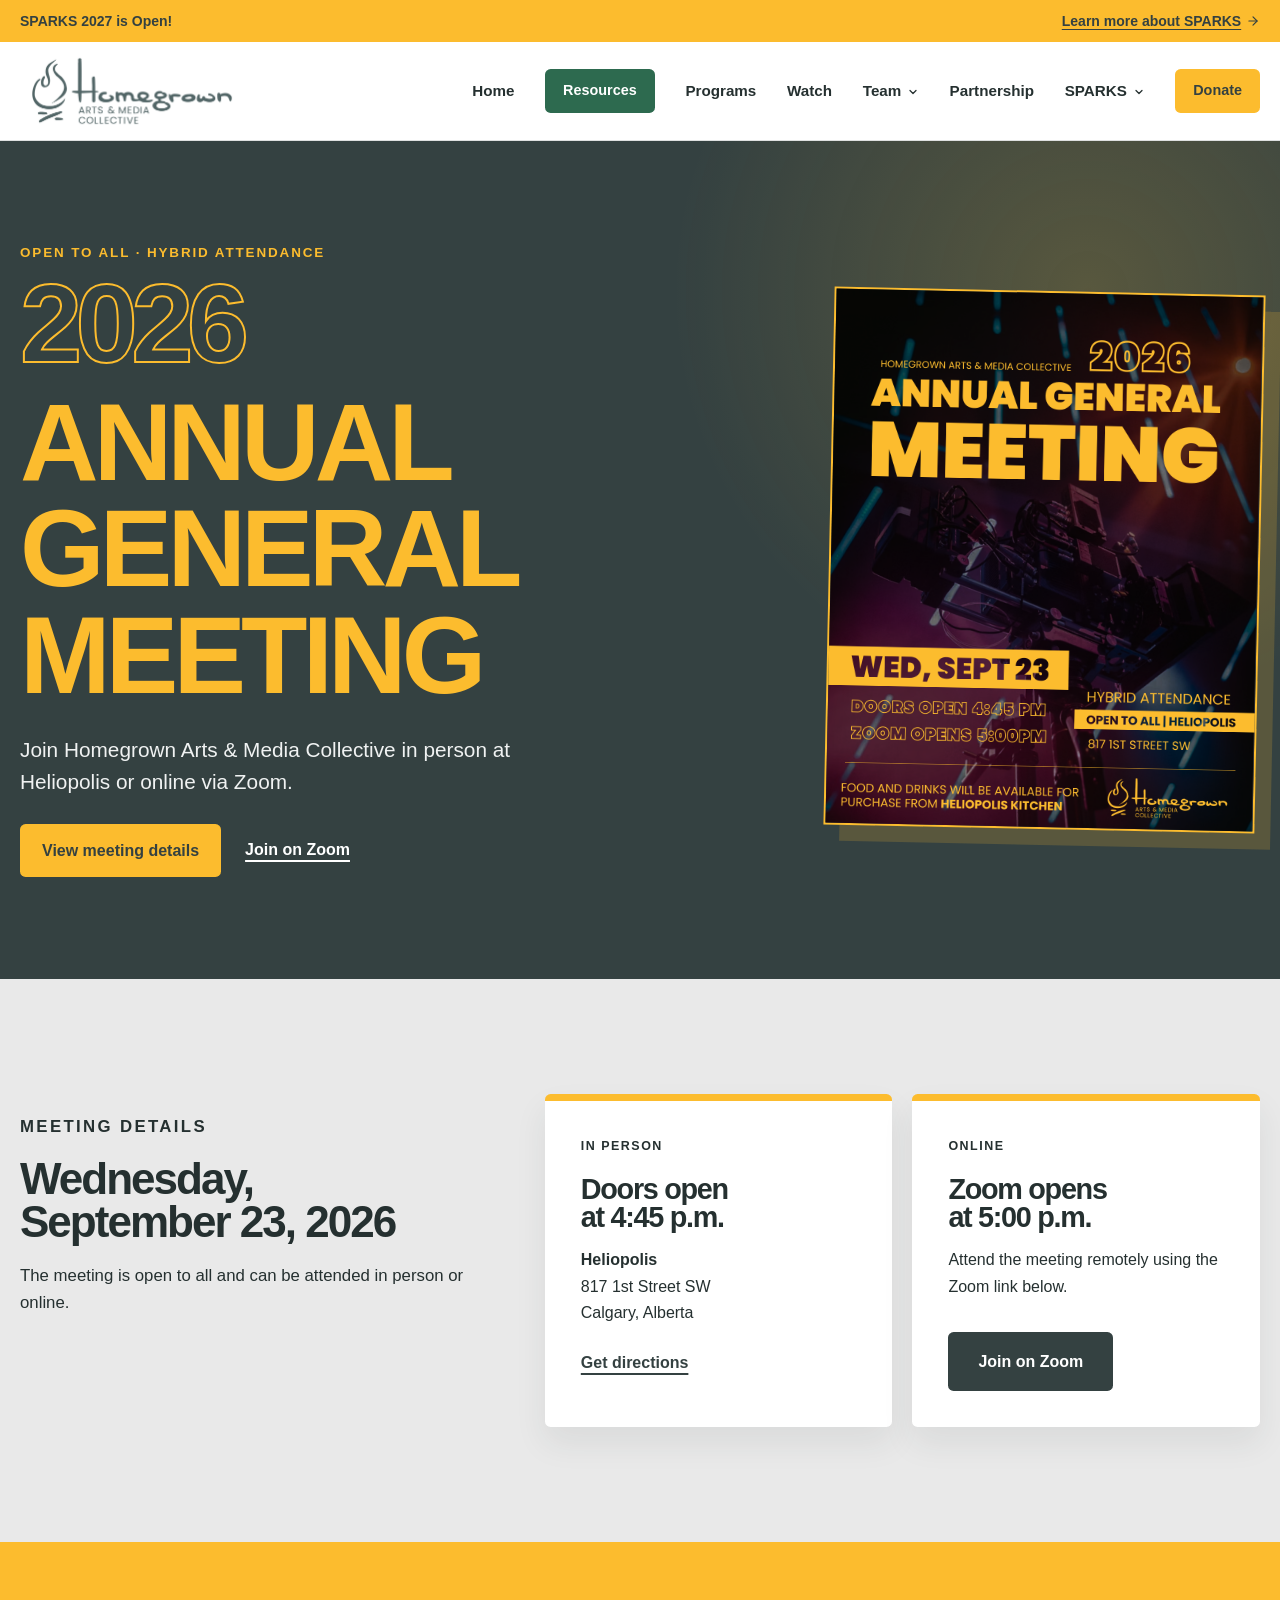
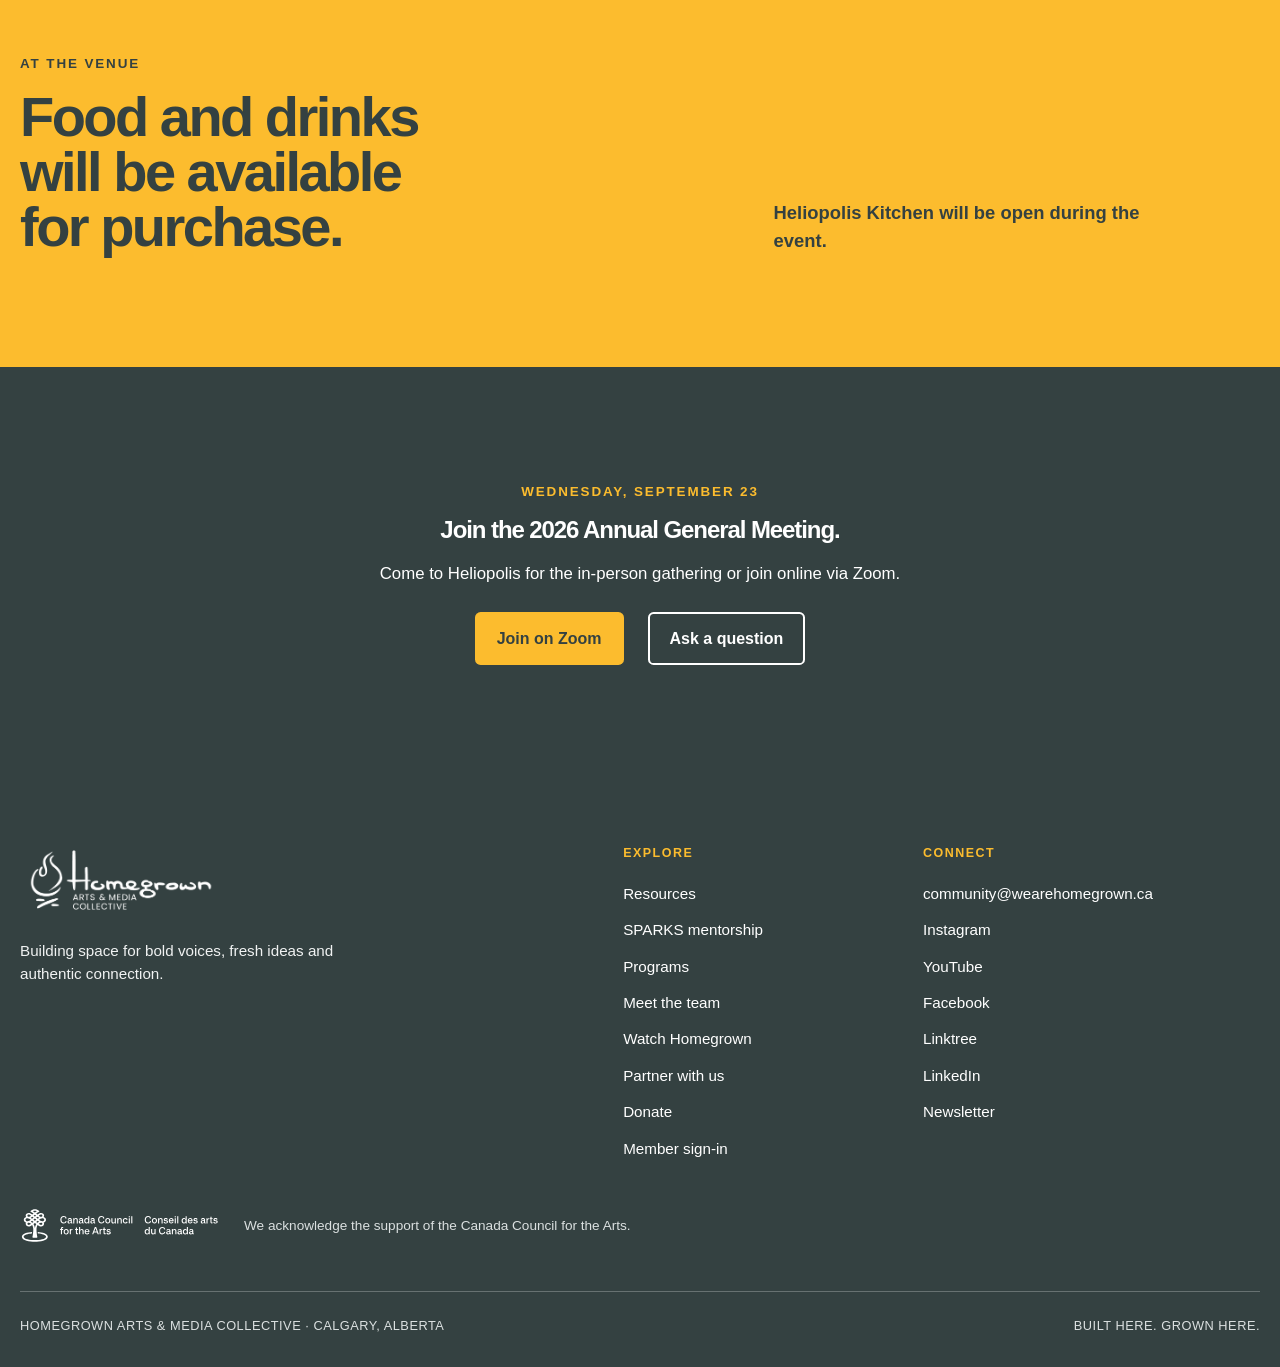
==== commit 25811b4b: "Update announcement bar to promote SPARKS 2027 Co-Authored-By: Claude Opus 5.5 <noreply@anthropic.co" ====
--- a/annual-general-meeting.html
+++ b/annual-general-meeting.html
@@ -54,9 +54,9 @@
 
 <div class="funding-strip">
   <div class="shell funding-strip-inner">
-    <span>Help us win $15,000 · Field Law Community Fund</span>
-    <a href="https://www.fieldlaw.com/idea/emotional-wellbeing-tools-for-calgary-creative-community" target="_blank" rel="noreferrer">Field Law: Vote for Homegrown
-      <svg xmlns="http://www.w3.org/2000/svg" width="14" height="14" viewBox="0 0 24 24" fill="none" stroke="currentColor" stroke-width="2" stroke-linecap="round" stroke-linejoin="round" aria-hidden="true"><path d="M7 7h10v10"></path><path d="M7 17 17 7"></path></svg>
+    <span>SPARKS 2027 is Open!</span>
+    <a href="/sparks">Learn more about SPARKS
+      <svg xmlns="http://www.w3.org/2000/svg" width="14" height="14" viewBox="0 0 24 24" fill="none" stroke="currentColor" stroke-width="2" stroke-linecap="round" stroke-linejoin="round" aria-hidden="true"><path d="M5 12h14"></path><path d="m12 5 7 7-7 7"></path></svg>
     </a>
   </div>
 </div>
@@ -85,7 +85,7 @@
           <a href="sparks-quiz">Storyteller Quiz</a>
           <a href="sparks-application-mentee" target="_blank" rel="noreferrer">Apply as a Mentee</a>
           <a href="sparks-application-mentor" target="_blank" rel="noreferrer">Become a Mentor</a>
-          <!-- <a href="login">Mentee Portal</a> -->
+          <a href="login">Mentee Portal</a>
         </div>
       </div>
       <a href="./#donate" class="button button-gold button-small">Donate</a>
@@ -105,7 +105,7 @@
         <a href="sparks-quiz">SPARKS &middot; Storyteller Quiz</a>
         <a href="sparks-application-mentee" target="_blank" rel="noreferrer">SPARKS &middot; Apply as a Mentee</a>
         <a href="sparks-application-mentor" target="_blank" rel="noreferrer">SPARKS &middot; Become a Mentor</a>
-        <!-- <a href="login">SPARKS &middot; Mentee Portal</a> -->
+        <a href="login">SPARKS &middot; Mentee Portal</a>
         <a href="login">Member sign-in</a>
       </nav>
     </details>
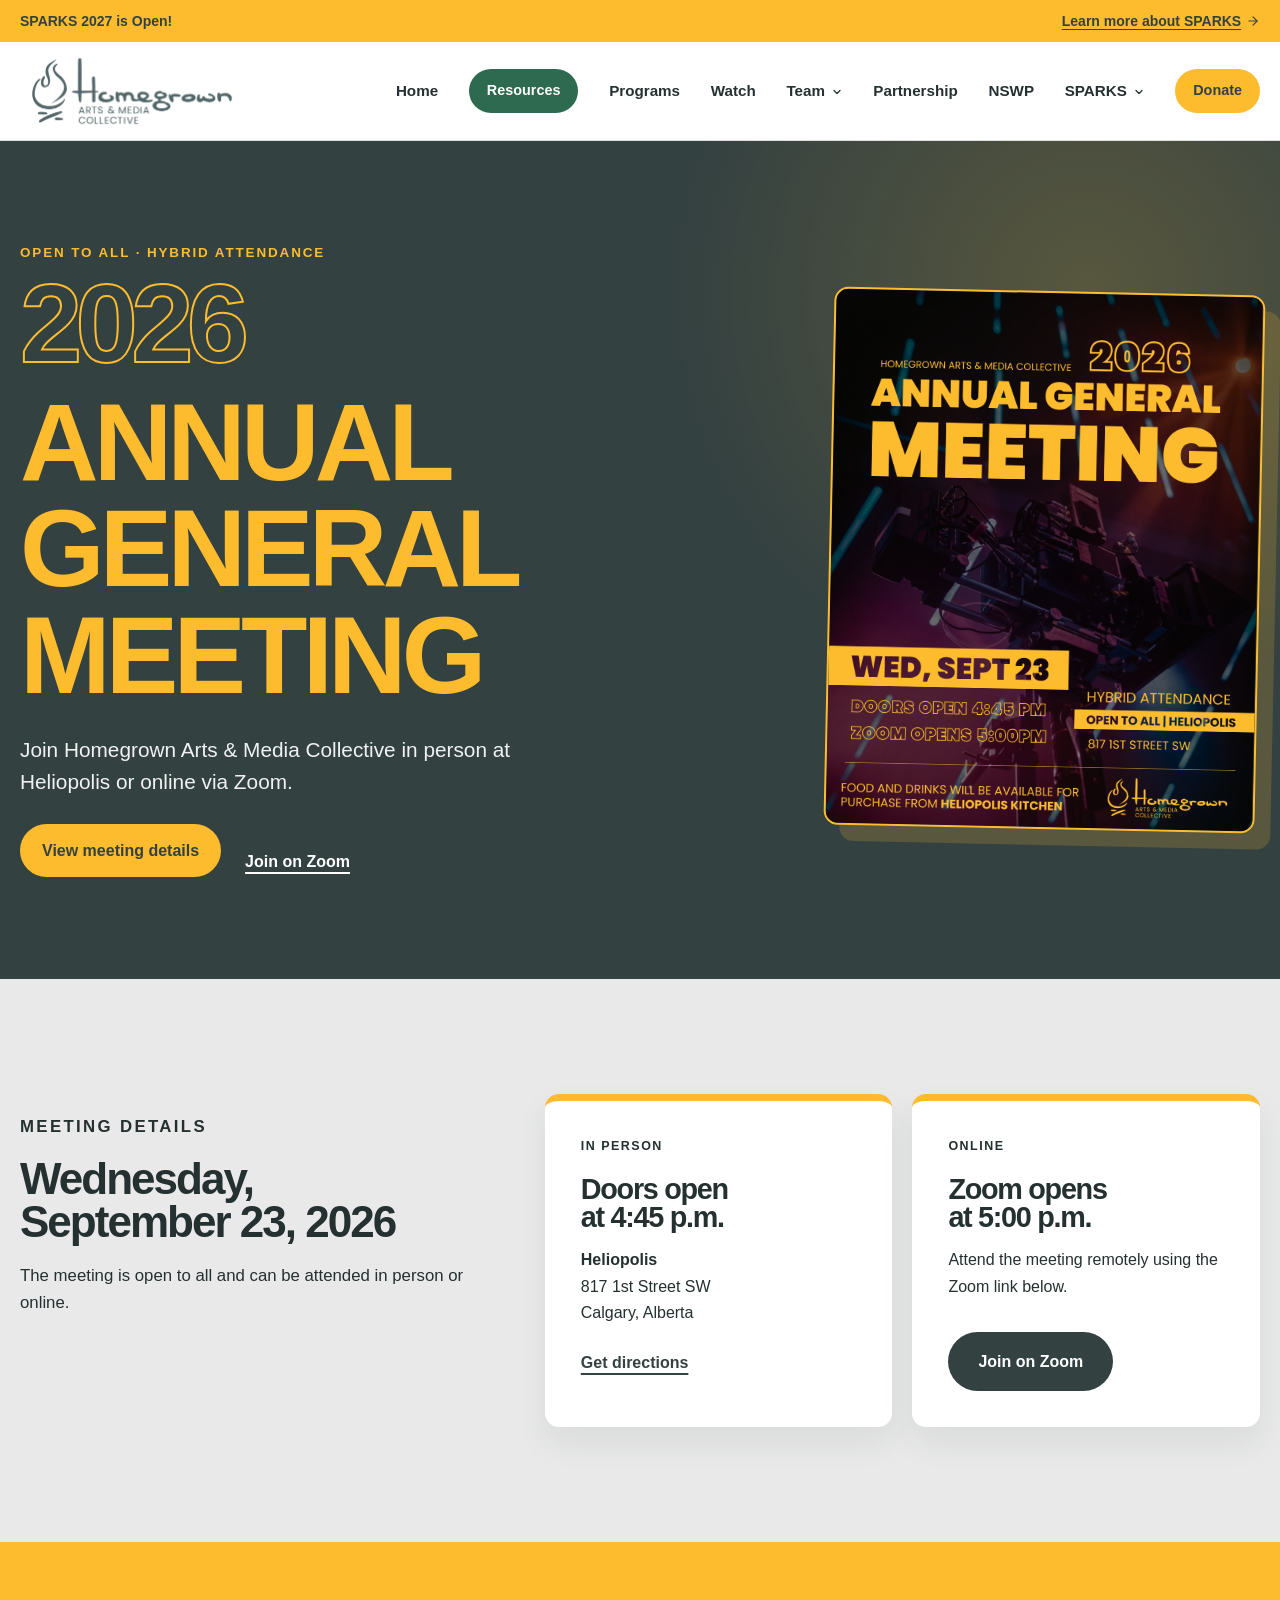
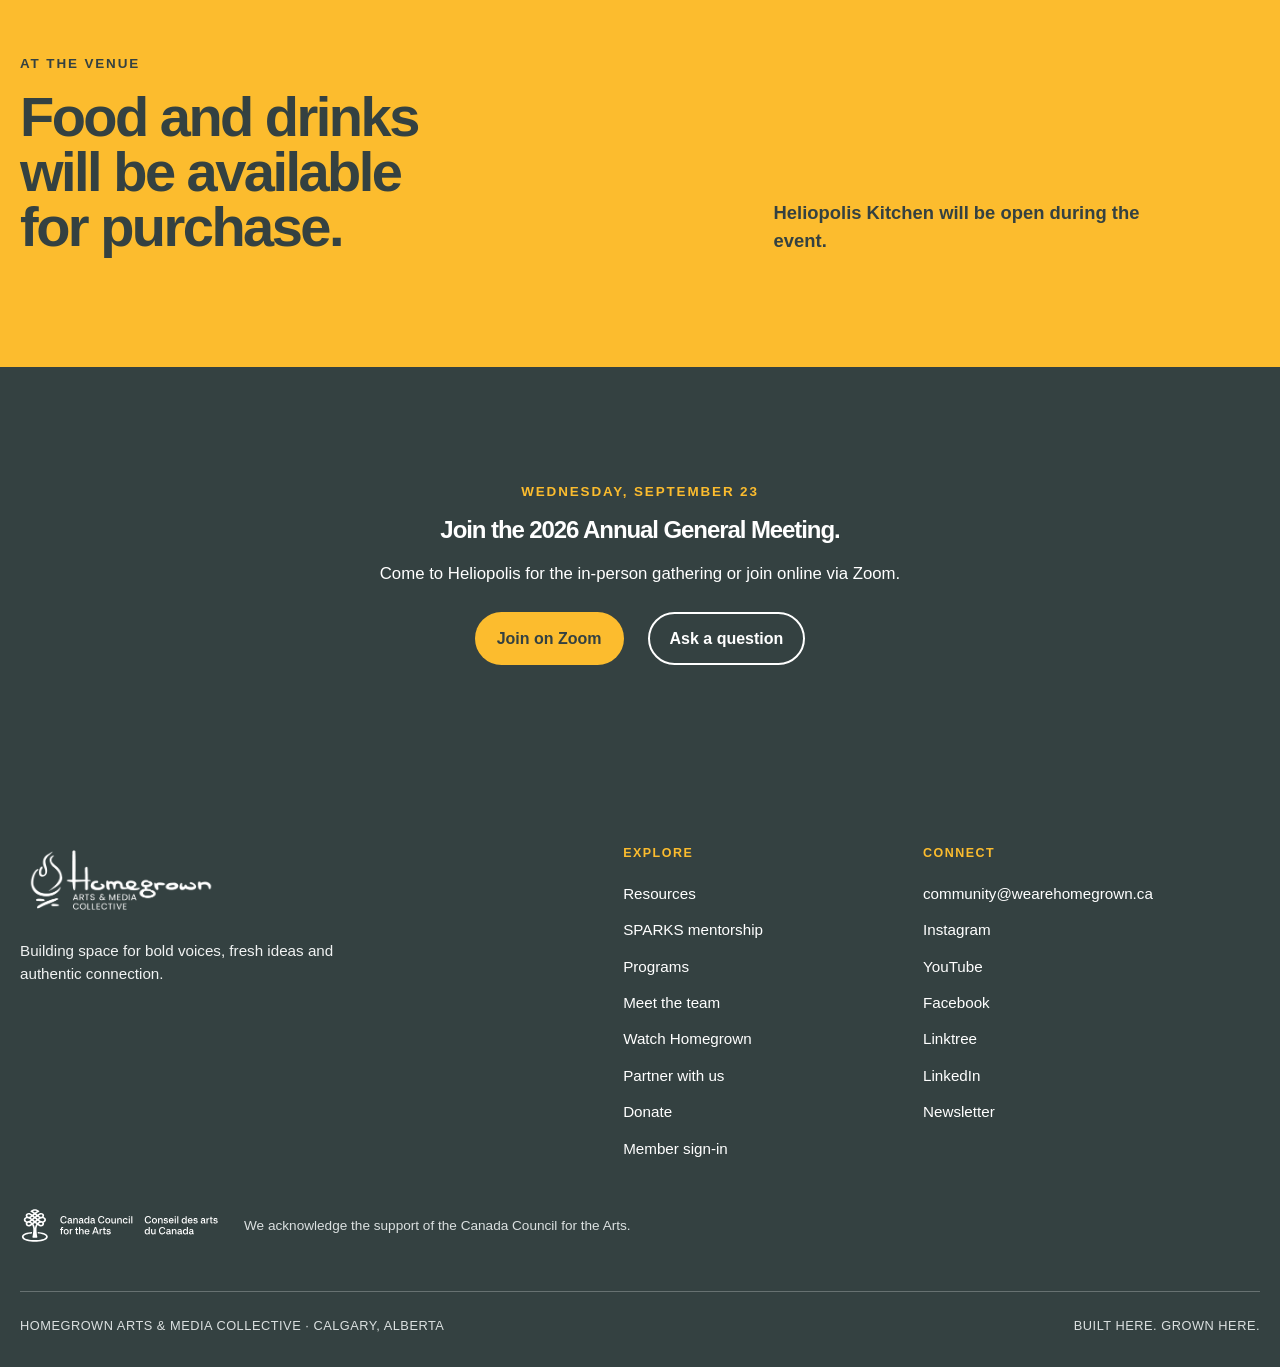
==== commit bd3a7cbd: "Add NSWP to site nav and link the survey - Add an NSWP link after Partnership in the desktop and mob" ====
--- a/annual-general-meeting.html
+++ b/annual-general-meeting.html
@@ -78,6 +78,7 @@
         </div>
       </div>
       <a href="sponsor">Partnership</a>
+      <a href="staging/nswp">NSWP</a>
       <div class="nav-dropdown">
         <button type="button" class="nav-dropdown-toggle" aria-expanded="false" aria-haspopup="true">SPARKS <svg xmlns="http://www.w3.org/2000/svg" width="12" height="12" viewBox="0 0 24 24" fill="none" stroke="currentColor" stroke-width="2.5" stroke-linecap="round" stroke-linejoin="round" aria-hidden="true"><path d="m6 9 6 6 6-6"></path></svg></button>
         <div class="nav-dropdown-menu">
@@ -101,6 +102,7 @@
         <a href="./#watch">Watch</a>
         <a href="./#team">Team &middot; Staff</a>
         <a href="sponsor">Partnership</a>
+        <a href="staging/nswp">Nomad Social Work Project</a>
         <a href="sparks">SPARKS &middot; Information</a>
         <a href="sparks-quiz">SPARKS &middot; Storyteller Quiz</a>
         <a href="sparks-application-mentee" target="_blank" rel="noreferrer">SPARKS &middot; Apply as a Mentee</a>
--- a/css/styles.css
+++ b/css/styles.css
@@ -25,7 +25,9 @@
   /* Layout */
   --shell-max: 78rem;
   --shell-gutter: 1.25rem;
-  --radius: 0.35rem;
+  --radius: 14px;
+  --radius-sm: 10px;
+  --radius-pill: 999px;
 
   /* Motion */
   --transition-fast: 0.16s ease;
@@ -103,7 +105,7 @@
 textarea:focus-visible {
   outline: 3px solid var(--color-gold);
   outline-offset: 4px;
-  border-radius: var(--radius);
+  border-radius: var(--radius-sm);
 }
 
 /* ---- Skip link ---- */
@@ -114,7 +116,7 @@
   z-index: 1000;
   background: var(--color-gold);
   color: var(--color-charcoal-deep);
-  border-radius: var(--radius);
+  border-radius: var(--radius-sm);
   padding: 0.7rem 1rem;
   font-weight: var(--weight-bold);
   text-decoration: none;
@@ -202,7 +204,7 @@
   gap: 0.55rem;
   min-height: 3.3rem;
   padding: 0.85rem 1.25rem;
-  border-radius: var(--radius);
+  border-radius: var(--radius-pill);
   border: 2px solid transparent;
   font-weight: 850;
   line-height: 1.2;
@@ -410,24 +412,26 @@
   font-weight: 750;
   font-size: 0.92rem;
   text-decoration: none;
-  border-radius: var(--radius);
+  border-radius: var(--radius-sm);
 }
 
 .nav-dropdown-menu a:hover {
   background: var(--color-soft);
 }
 
-/* Mobile nav: a <details> toggle whose panel drops down full-width under the
-   sticky header (the header is the containing block), centred and capped so
-   it never reads as a narrow side popover. Link groups are nested <details>
-   accordions, so the whole menu works without JavaScript. */
 .mobile-nav {
-  position: static;
+  position: relative;
 }
 
 .mobile-nav summary {
+  display: flex;
+  align-items: center;
+  justify-content: center;
+  cursor: pointer;
+  border: 2px solid var(--color-charcoal-deep);
+  border-radius: var(--radius-sm);
+  padding: 0.5rem;
   list-style: none;
-  cursor: pointer;
 }
 
 .mobile-nav summary::-webkit-details-marker,
@@ -436,118 +440,33 @@
   content: "";
 }
 
-.mobile-nav > summary {
-  display: flex;
-  align-items: center;
-  justify-content: center;
-  width: 2.75rem;
-  height: 2.75rem;
-  border: 2px solid var(--color-charcoal-deep);
-  border-radius: var(--radius);
-}
-
-.mobile-nav .icon-close,
-.mobile-nav[open] .icon-open {
-  display: none;
-}
-
-.mobile-nav[open] .icon-close {
-  display: block;
-}
-
-.mobile-nav-panel {
+.mobile-nav[open] summary svg {
+  transform: rotate(90deg);
+}
+
+.mobile-nav nav {
   position: absolute;
-  top: calc(100% + 0.5rem);
-  left: 0;
+  top: calc(100% + 0.6rem);
   right: 0;
-  width: min(calc(100% - 2.5rem), 30rem);
-  margin-inline: auto;
-  max-height: calc(100vh - 7rem);
-  max-height: calc(100dvh - 7rem);
-  overflow-y: auto;
-  overscroll-behavior: contain;
+  width: 15rem;
   background: var(--color-paper);
   border: 2px solid var(--color-charcoal-deep);
   border-radius: var(--radius);
-  box-shadow: 0.4rem 0.4rem 0 var(--color-gold);
-  padding: 0.5rem 1rem 1rem;
+  box-shadow: 0.5rem 0.5rem 0 var(--color-gold);
+  padding: 0.75rem;
   display: flex;
   flex-direction: column;
 }
 
-.mobile-nav-link,
-.mobile-nav-group > summary {
-  display: flex;
-  align-items: center;
-  justify-content: space-between;
-  min-height: 3.25rem;
-  padding: 0.25rem 0.25rem;
+.mobile-nav nav a {
+  padding: 0.8rem;
   font-weight: 800;
-  font-size: 1.05rem;
   text-decoration: none;
-  border-bottom: 1px solid rgba(52, 65, 65, 0.14);
-}
-
-.mobile-nav-group > summary svg {
-  flex-shrink: 0;
-  transition: transform var(--transition-fast);
-}
-
-.mobile-nav-group[open] > summary svg {
-  transform: rotate(180deg);
-}
-
-.mobile-nav-sub {
-  display: flex;
-  flex-direction: column;
-  padding: 0.35rem 0 0.6rem;
-  border-bottom: 1px solid rgba(52, 65, 65, 0.14);
-}
-
-.mobile-nav-sub a {
-  display: flex;
-  align-items: center;
-  min-height: 2.75rem;
-  padding: 0.25rem 0.75rem;
-  margin-left: 0.25rem;
-  border-left: 3px solid var(--color-soft);
-  font-weight: 700;
-  text-decoration: none;
-}
-
-.mobile-nav-link:hover,
-.mobile-nav-group > summary:hover,
-.mobile-nav-sub a:hover {
-  text-decoration: underline;
-  text-underline-offset: 0.3rem;
-}
-
-.mobile-nav-panel a[aria-current="page"] {
-  border-left-color: var(--color-gold);
-  text-decoration: underline;
-  text-decoration-color: var(--color-gold);
-  text-decoration-thickness: 0.15rem;
-  text-underline-offset: 0.3rem;
-}
-
-.mobile-nav-actions {
-  display: grid;
-  grid-template-columns: 1fr 1fr;
-  gap: 0.75rem;
-  margin-top: 1rem;
-}
-
-/* Extra .mobile-nav in the selector so the SPARKS theme's .sparks .button
-   sizing can't make these labels wrap. */
-.mobile-nav .mobile-nav-actions .button {
-  min-height: 3rem;
-  padding-inline: 0.5rem;
-  font-size: 0.95rem;
-  white-space: nowrap;
-}
-
-.mobile-nav-actions .button:hover {
-  transform: none;
+}
+
+.mobile-nav nav a:hover {
+  background: var(--color-soft);
+  border-radius: var(--radius-sm);
 }
 
 @media (min-width: 981px) {
@@ -846,7 +765,7 @@
 .team-card {
   background: var(--color-soft);
   border-bottom: 0.5rem solid var(--color-gold);
-  border-radius: var(--radius) var(--radius) 0 0;
+  border-radius: var(--radius);
   overflow: hidden;
 }
 
@@ -871,6 +790,7 @@
   min-width: 3.5rem;
   padding: 0.75rem;
   background: var(--color-gold);
+  border-top-left-radius: var(--radius);
   color: var(--color-charcoal-deep);
   text-align: center;
   font-size: 1.1rem;
@@ -1535,141 +1455,6 @@
   padding-top: 0.75rem;
 }
 
-/* Wellbeing feature section */
-.wellbeing-feature {
-  background: linear-gradient(135deg, var(--color-charcoal-deep) 0%, var(--color-charcoal) 100%);
-  border-radius: var(--radius);
-  padding: 2.5rem;
-  margin-top: 2rem;
-  color: var(--color-paper);
-}
-
-.wellbeing-content {
-  max-width: 50rem;
-}
-
-.wellbeing-feature .card-label {
-  color: var(--color-gold);
-  text-transform: uppercase;
-  letter-spacing: 0.08em;
-  font-size: 0.8rem;
-  font-weight: 700;
-}
-
-.wellbeing-feature h3 {
-  color: var(--color-paper);
-  font-size: 1.6rem;
-  margin-top: 0.5rem;
-  margin-bottom: 1rem;
-}
-
-.wellbeing-feature p {
-  color: var(--color-hero-lede);
-  font-size: 1.05rem;
-  margin-bottom: 1.5rem;
-  max-width: 45rem;
-}
-
-.wellbeing-feature .button {
-  display: inline-flex;
-}
-
-/* Field Law Community Fund voting section */
-.fieldlaw-vote-section {
-  background: linear-gradient(135deg, var(--color-charcoal-deep) 0%, #2a3535 100%);
-  color: var(--color-paper);
-  padding: 4rem 0;
-}
-
-.fieldlaw-vote-section .shell {
-  padding-block: 2rem;
-}
-
-.fieldlaw-vote-section h2 {
-  color: var(--color-paper);
-  font-size: clamp(2rem, 5vw, 3rem);
-}
-
-.fieldlaw-vote-grid {
-  display: grid;
-  gap: 3.5rem;
-}
-
-.fieldlaw-vote-content {
-  max-width: 50rem;
-}
-
-.fieldlaw-vote-content p {
-  color: var(--color-hero-lede);
-  font-size: 1.15rem;
-  margin-top: 1.25rem;
-  margin-bottom: 2rem;
-  line-height: 1.6;
-}
-
-.fieldlaw-vote-content .button-row {
-  gap: 1.5rem;
-}
-
-.fieldlaw-vote-details {
-  background: rgba(255, 255, 255, 0.06);
-  border: 1px solid rgba(255, 255, 255, 0.12);
-  border-radius: var(--radius);
-  padding: 2.25rem;
-}
-
-.fieldlaw-vote-details h3 {
-  color: var(--color-gold);
-  font-size: 1.15rem;
-  margin-bottom: 1.25rem;
-}
-
-.vote-benefits {
-  list-style: none;
-  padding: 0;
-  margin: 0;
-  display: grid;
-  gap: 1rem;
-}
-
-.vote-benefits li {
-  display: flex;
-  align-items: flex-start;
-  gap: 0.875rem;
-  font-size: 1rem;
-  line-height: 1.5;
-}
-
-.vote-benefits .check {
-  color: var(--color-gold);
-  font-weight: bold;
-  flex-shrink: 0;
-  font-size: 1.1rem;
-}
-
-.vote-deadline {
-  margin-top: 2rem;
-  padding-top: 1.25rem;
-  border-top: 1px solid rgba(255, 255, 255, 0.12);
-  font-size: 0.95rem;
-}
-
-.vote-deadline strong {
-  color: var(--color-gold);
-}
-
-@media (min-width: 760px) {
-  .fieldlaw-vote-grid {
-    grid-template-columns: 1.5fr 1fr;
-    gap: 4rem;
-    align-items: start;
-  }
-  
-  .fieldlaw-vote-section {
-    padding: 5rem 0;
-  }
-}
-
 .lane-grid {
   display: grid;
   grid-template-columns: repeat(auto-fit, minmax(16rem, 1fr));
@@ -1847,6 +1632,8 @@
   width: min(100%, 30rem);
   justify-self: center;
   border: 2px solid var(--color-gold);
+  border-radius: var(--radius);
+  overflow: hidden;
   box-shadow: 1rem 1rem 0 rgba(252, 188, 46, 0.18);
   transform: rotate(1.2deg);
 }
@@ -2030,101 +1817,3 @@
     gap: 1.5rem;
   }
 }
-
-/* ==========================================================================
-   Mobile layout pass
-   Small-screen corrections shared across every page that uses this sheet.
-   ========================================================================== */
-
-/* A text link sitting in a button row shouldn't carry its standalone top
-   margin — it pushed "Explore our programs" / "Learn more" off-centre. */
-.button-row .text-link {
-  margin-top: 0;
-}
-
-/* "Learn more" in the Field Law vote section was charcoal on charcoal. */
-.fieldlaw-vote-section .text-link {
-  color: var(--color-paper);
-}
-
-/* Donation intro paragraph sat flush against its heading. */
-.donation-copy h2 + p {
-  margin-top: 1.25rem;
-}
-
-/* YouTube CTA sat flush against the paragraph above it. */
-.youtube-heading .button {
-  margin-top: 1.5rem;
-}
-
-@media (max-width: 560px) {
-  /* Buttons in a row stack at one consistent, full content width instead of
-     wrapping at whatever width their label happens to be. */
-  .button-row {
-    gap: 1rem;
-  }
-
-  main .button,
-  .donation-action .button {
-    width: 100%;
-  }
-
-  .button-row .text-link {
-    margin-inline: auto;
-    padding-block: 0.25rem;
-  }
-
-  /* Cards were sized for desktop rows and left a tall empty band above
-     their copy once stacked in a single column. */
-  .pathway-card {
-    min-height: 0;
-  }
-
-  .pathway-number {
-    margin-bottom: 1.25rem;
-  }
-
-  .program-card {
-    min-height: 0;
-    padding: 1.75rem 1.5rem;
-  }
-
-  .program-card .card-label {
-    margin-bottom: 1.5rem;
-  }
-
-  /* Two-up stat grids: let an odd last tile span the row instead of
-     leaving a hole beside it. */
-  .market-stats,
-  .stat-row {
-    grid-template-columns: 1fr 1fr;
-    gap: 1rem;
-  }
-
-  .market-stats article:last-child:nth-child(odd),
-  .stat-row article:last-child:nth-child(odd) {
-    grid-column: 1 / -1;
-  }
-
-  /* Portraits at 4:5 and full width each ran ~440px tall. */
-  .team-photo-wrap {
-    aspect-ratio: 1 / 1;
-  }
-
-  .team-photo {
-    object-position: center 20%;
-  }
-}
-
-@media (max-width: 760px) {
-  /* Footer link lists in two columns rather than one long single file. */
-  .footer-links {
-    display: grid;
-    grid-template-columns: 1fr 1fr;
-    gap: 0.85rem 1.5rem;
-  }
-
-  .footer-links a[href^="mailto:"] {
-    grid-column: 1 / -1;
-  }
-}
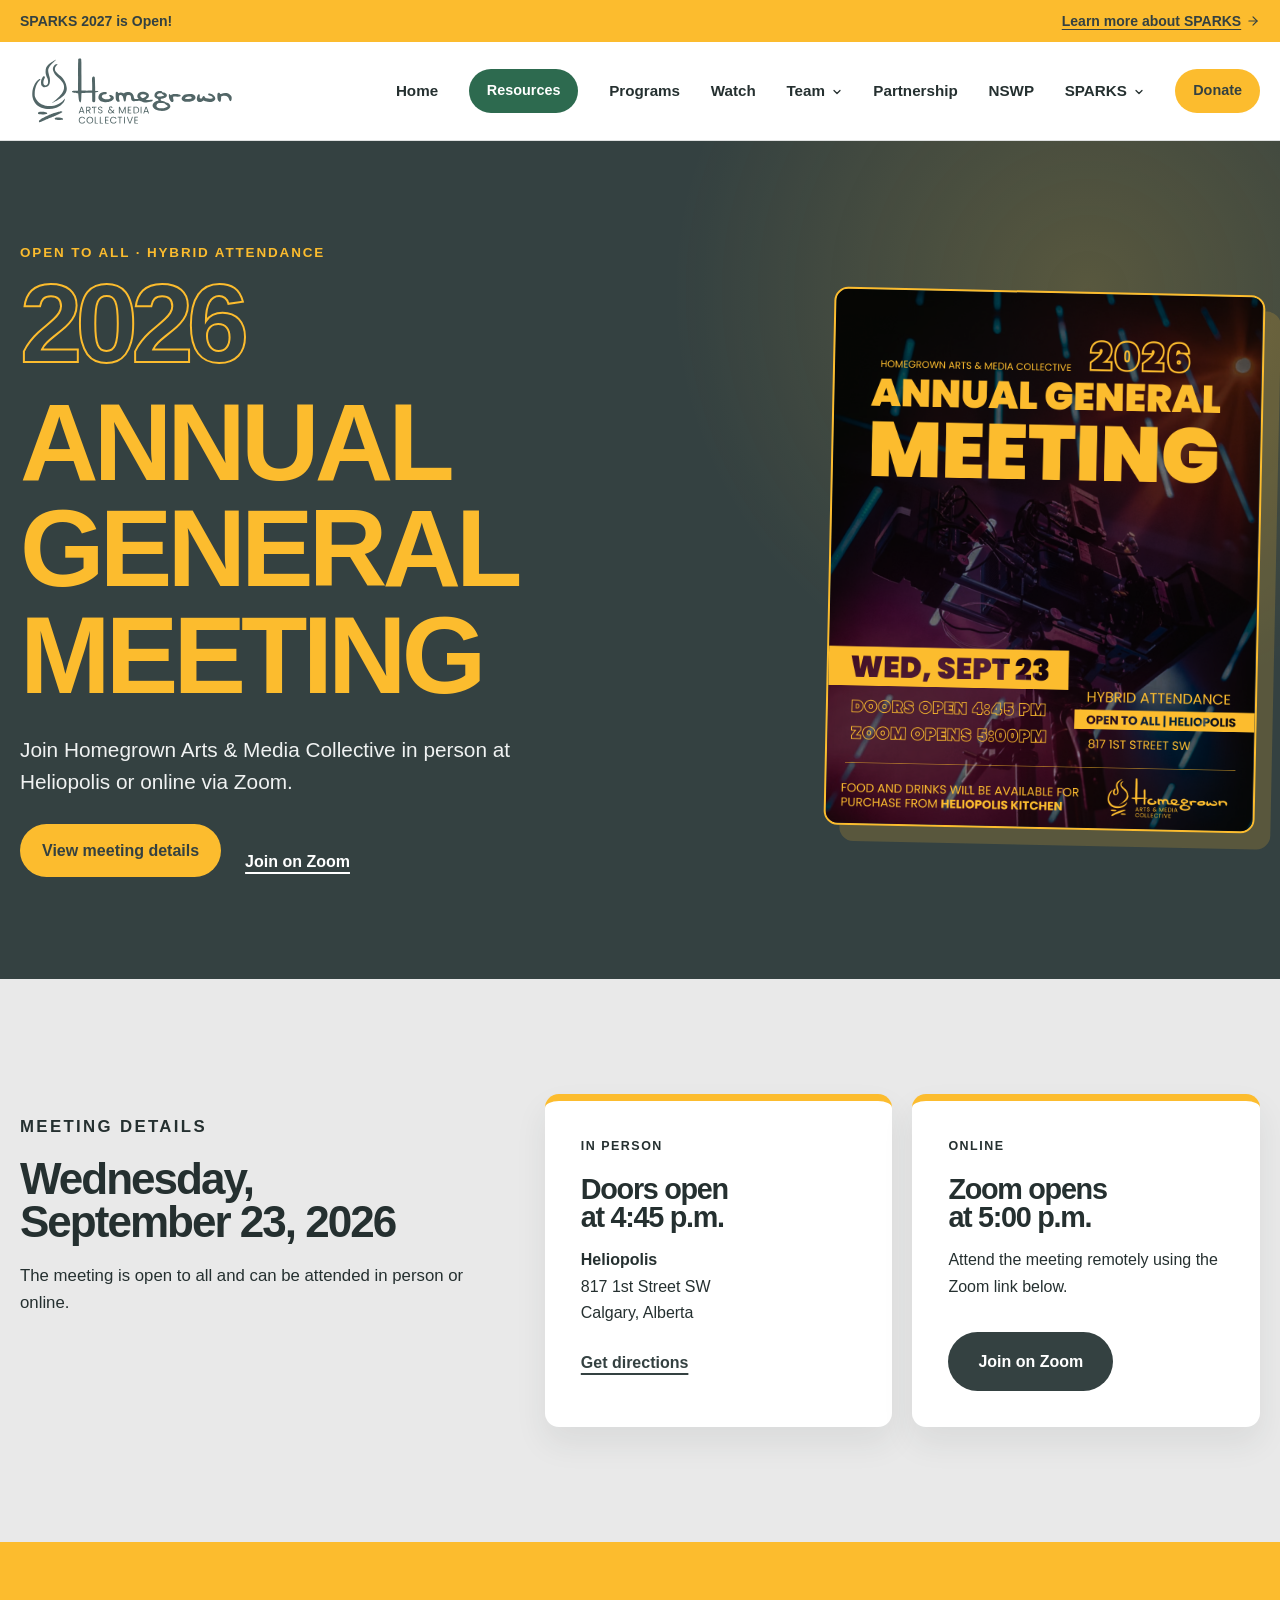
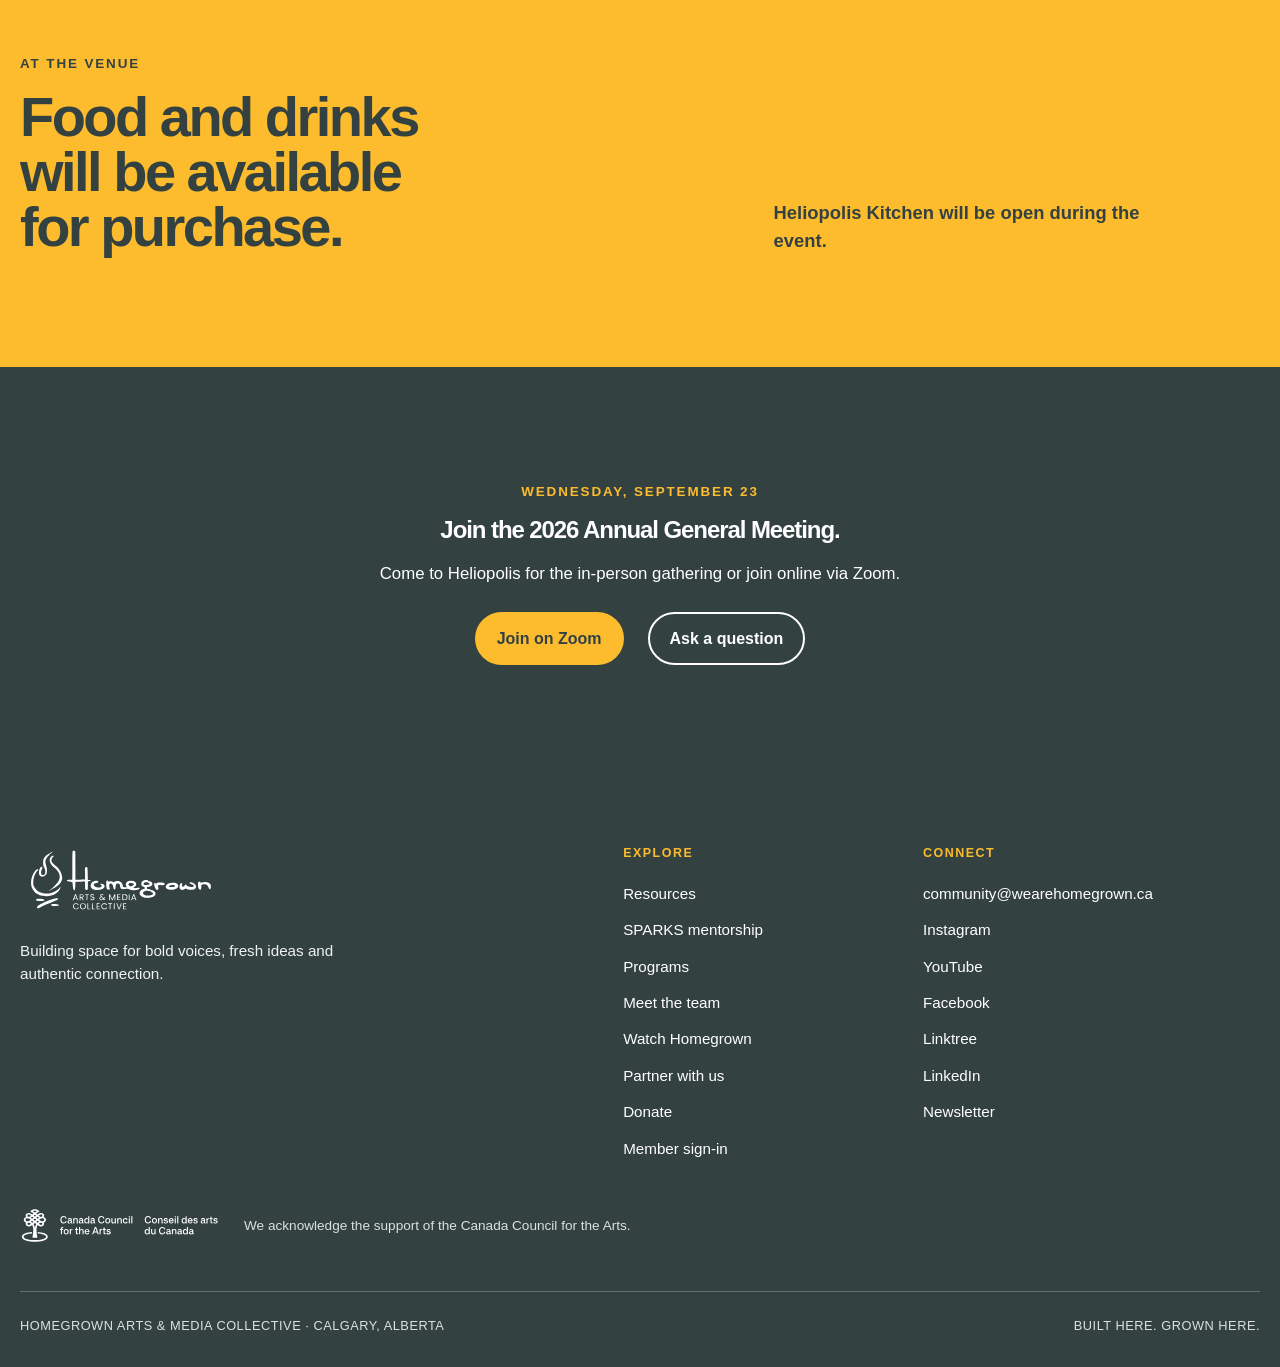
==== commit 793e2df0: "Use vector SVG logo for crisp rendering at any resolution Trace the Homegrown logo into SVG (colour " ====
--- a/annual-general-meeting.html
+++ b/annual-general-meeting.html
@@ -64,7 +64,7 @@
 <header class="site-header">
   <div class="shell header-inner">
     <a href="./" class="brand" aria-label="Homegrown Arts and Media Collective home">
-      <img src="assets/homegrown-logo.png" alt="Homegrown Arts and Media Collective" width="450" height="160">
+      <img src="assets/homegrown-logo.svg" alt="Homegrown Arts and Media Collective" width="450" height="160">
     </a>
     <nav class="desktop-nav" aria-label="Main navigation">
       <a href="./">Home</a>
@@ -78,7 +78,7 @@
         </div>
       </div>
       <a href="sponsor">Partnership</a>
-      <a href="staging/nswp">NSWP</a>
+      <a href="nswp">NSWP</a>
       <div class="nav-dropdown">
         <button type="button" class="nav-dropdown-toggle" aria-expanded="false" aria-haspopup="true">SPARKS <svg xmlns="http://www.w3.org/2000/svg" width="12" height="12" viewBox="0 0 24 24" fill="none" stroke="currentColor" stroke-width="2.5" stroke-linecap="round" stroke-linejoin="round" aria-hidden="true"><path d="m6 9 6 6 6-6"></path></svg></button>
         <div class="nav-dropdown-menu">
@@ -102,7 +102,7 @@
         <a href="./#watch">Watch</a>
         <a href="./#team">Team &middot; Staff</a>
         <a href="sponsor">Partnership</a>
-        <a href="staging/nswp">Nomad Social Work Project</a>
+        <a href="nswp">Nomad Social Work Project</a>
         <a href="sparks">SPARKS &middot; Information</a>
         <a href="sparks-quiz">SPARKS &middot; Storyteller Quiz</a>
         <a href="sparks-application-mentee" target="_blank" rel="noreferrer">SPARKS &middot; Apply as a Mentee</a>
@@ -186,7 +186,7 @@
   <div class="shell footer-grid">
     <div class="footer-brand">
       <a href="./" aria-label="Homegrown Arts and Media Collective home">
-        <img class="footer-logo" src="assets/homegrown-logo-white.png" alt="Homegrown Arts and Media Collective" width="450" height="160">
+        <img class="footer-logo" src="assets/homegrown-logo-white.svg" alt="Homegrown Arts and Media Collective" width="450" height="160">
       </a>
       <p>Building space for bold voices, fresh ideas and authentic connection.</p>
     </div>
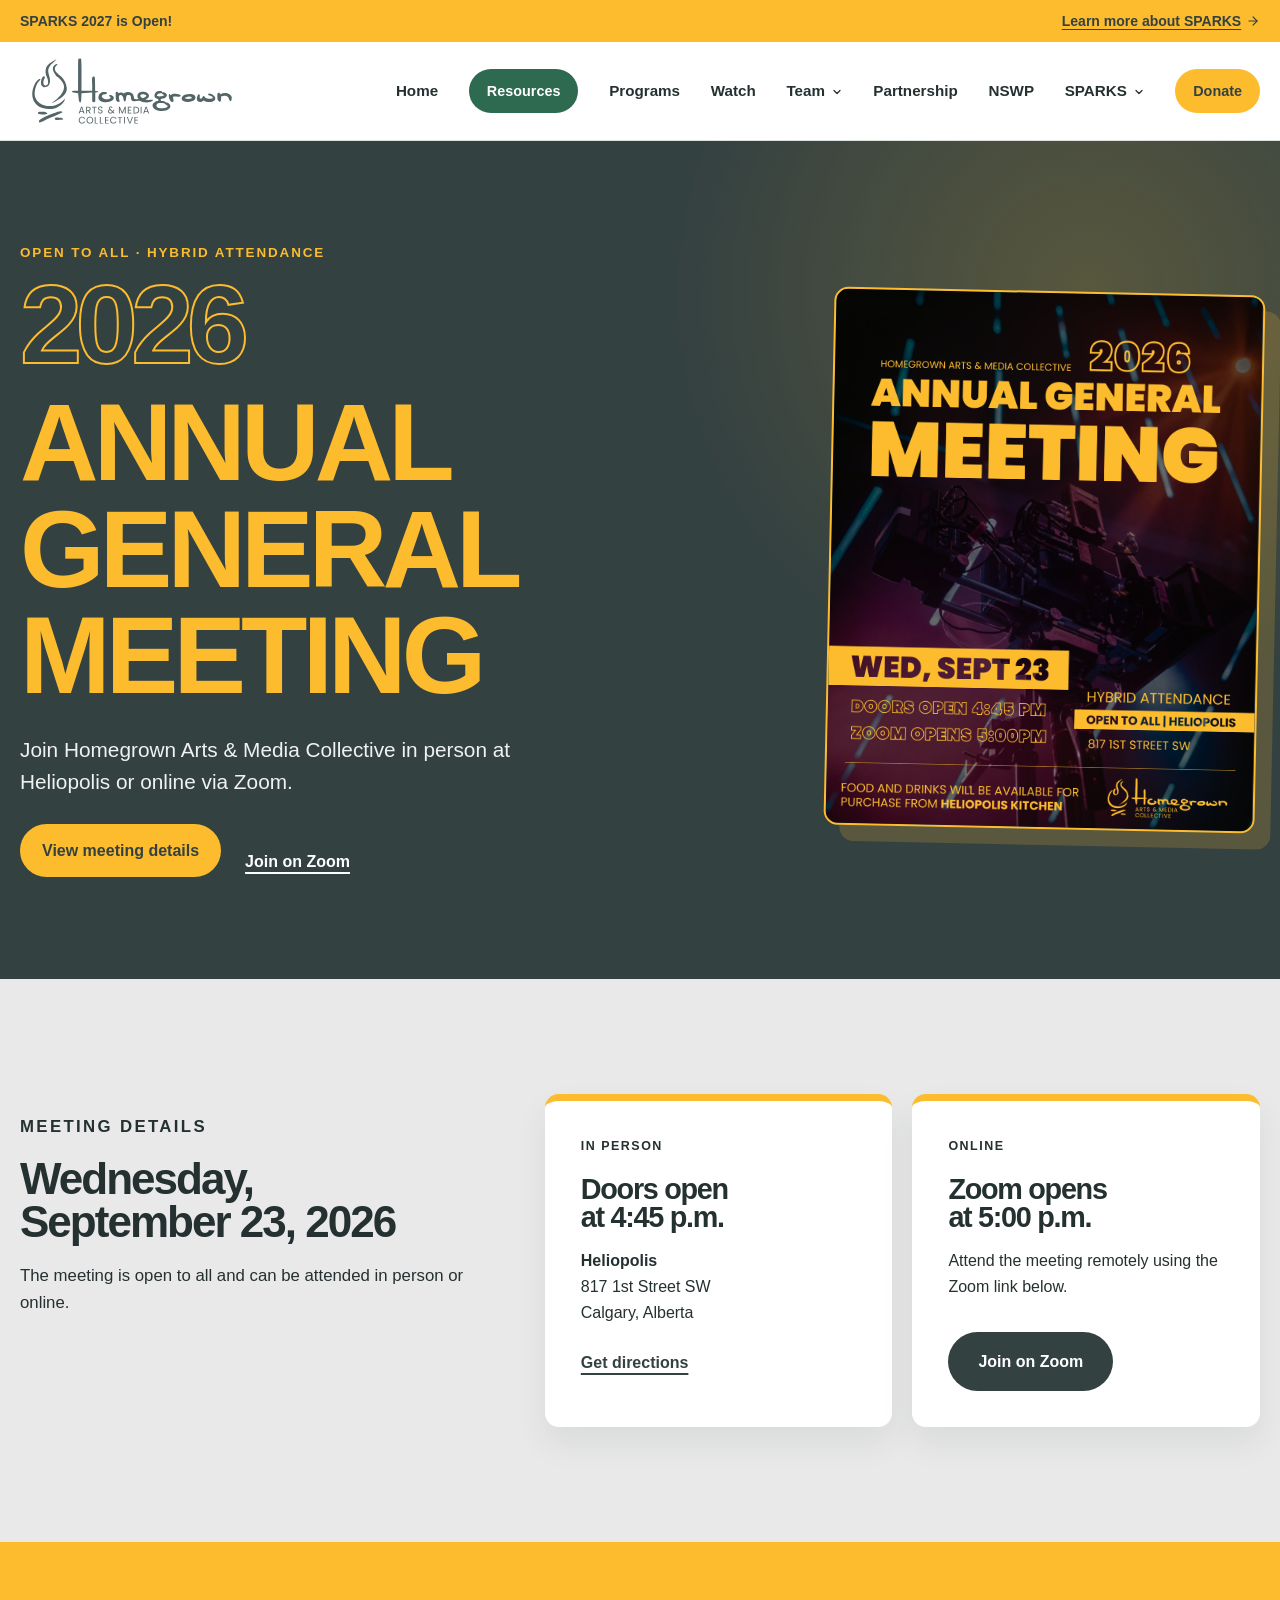
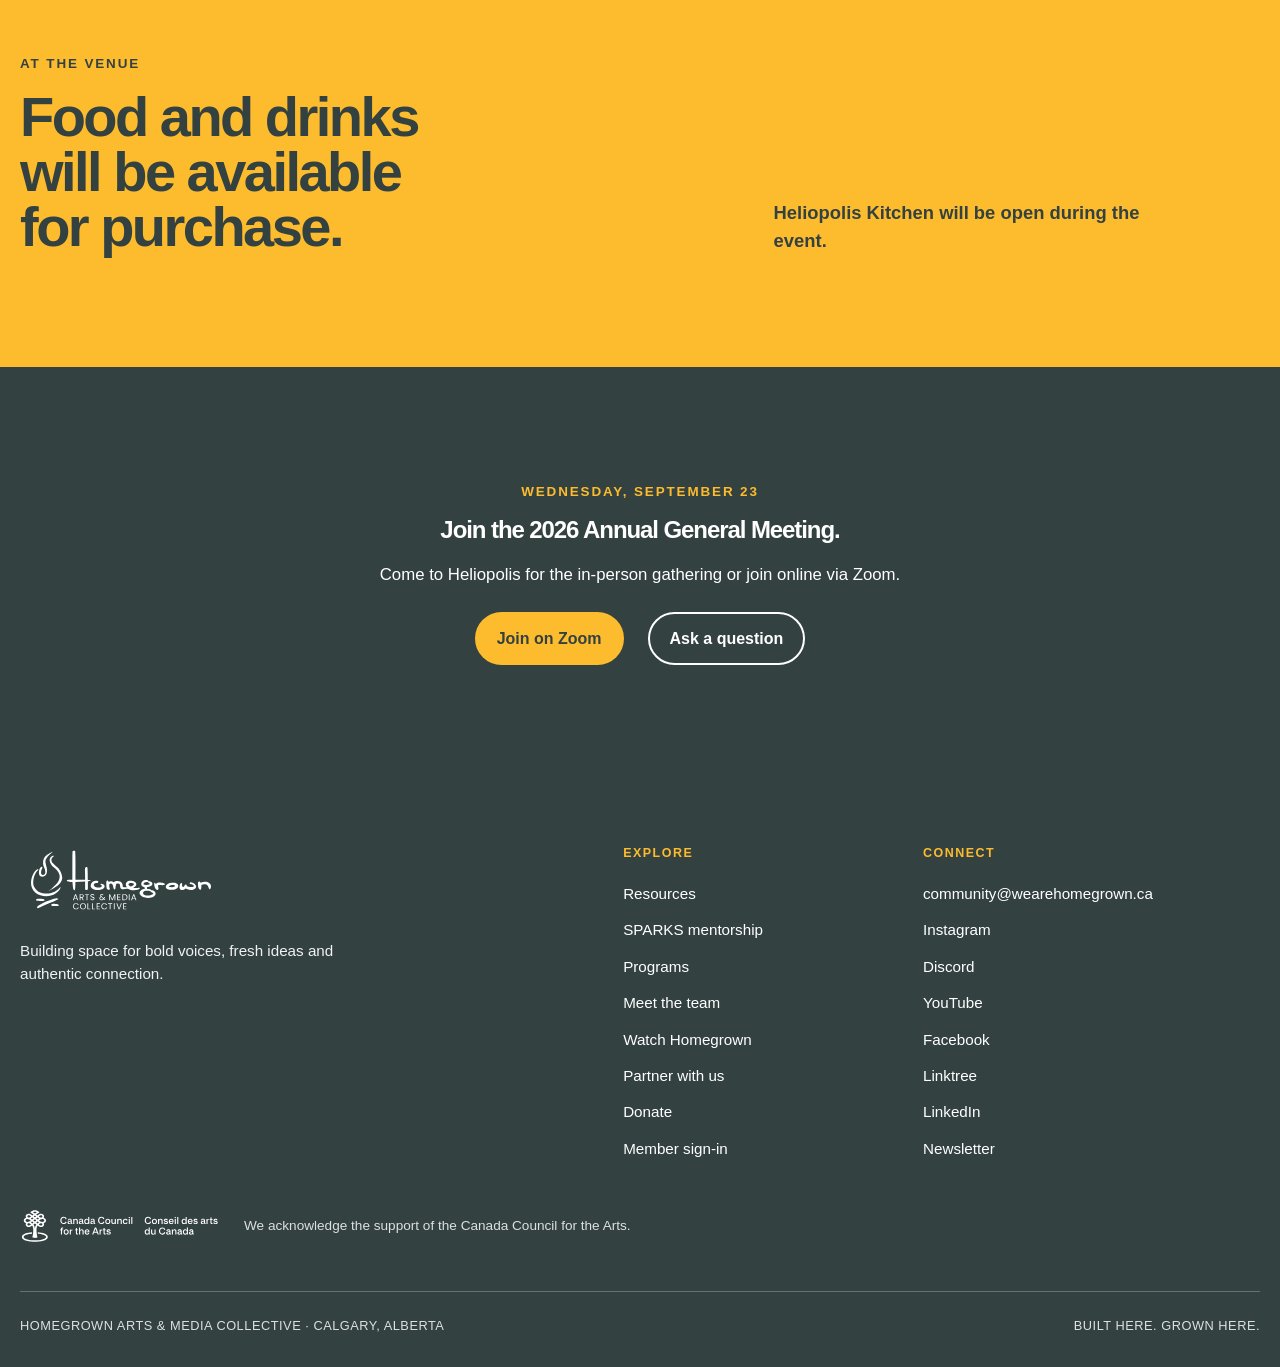
==== commit f11632a7: "Add Discord link to footer socials Co-Authored-By: Claude Opus 5.5 <noreply@anthropic.com> Claude-Se" ====
--- a/annual-general-meeting.html
+++ b/annual-general-meeting.html
@@ -208,6 +208,7 @@
       <nav class="footer-links" aria-label="Connect with Homegrown">
         <a href="mailto:community@wearehomegrown.ca">community@wearehomegrown.ca</a>
         <a href="https://www.instagram.com/weare.homegrown/" target="_blank" rel="noreferrer">Instagram</a>
+        <a href="https://discord.gg/K6RRTGsyr2" target="_blank" rel="noreferrer">Discord</a>
         <a href="https://www.youtube.com/@we.are.homegrown" target="_blank" rel="noreferrer">YouTube</a>
         <a href="https://www.facebook.com/HomegrownAMC/" target="_blank" rel="noreferrer">Facebook</a>
         <a href="https://linktr.ee/HomegrownAMC" target="_blank" rel="noreferrer">Linktree</a>
